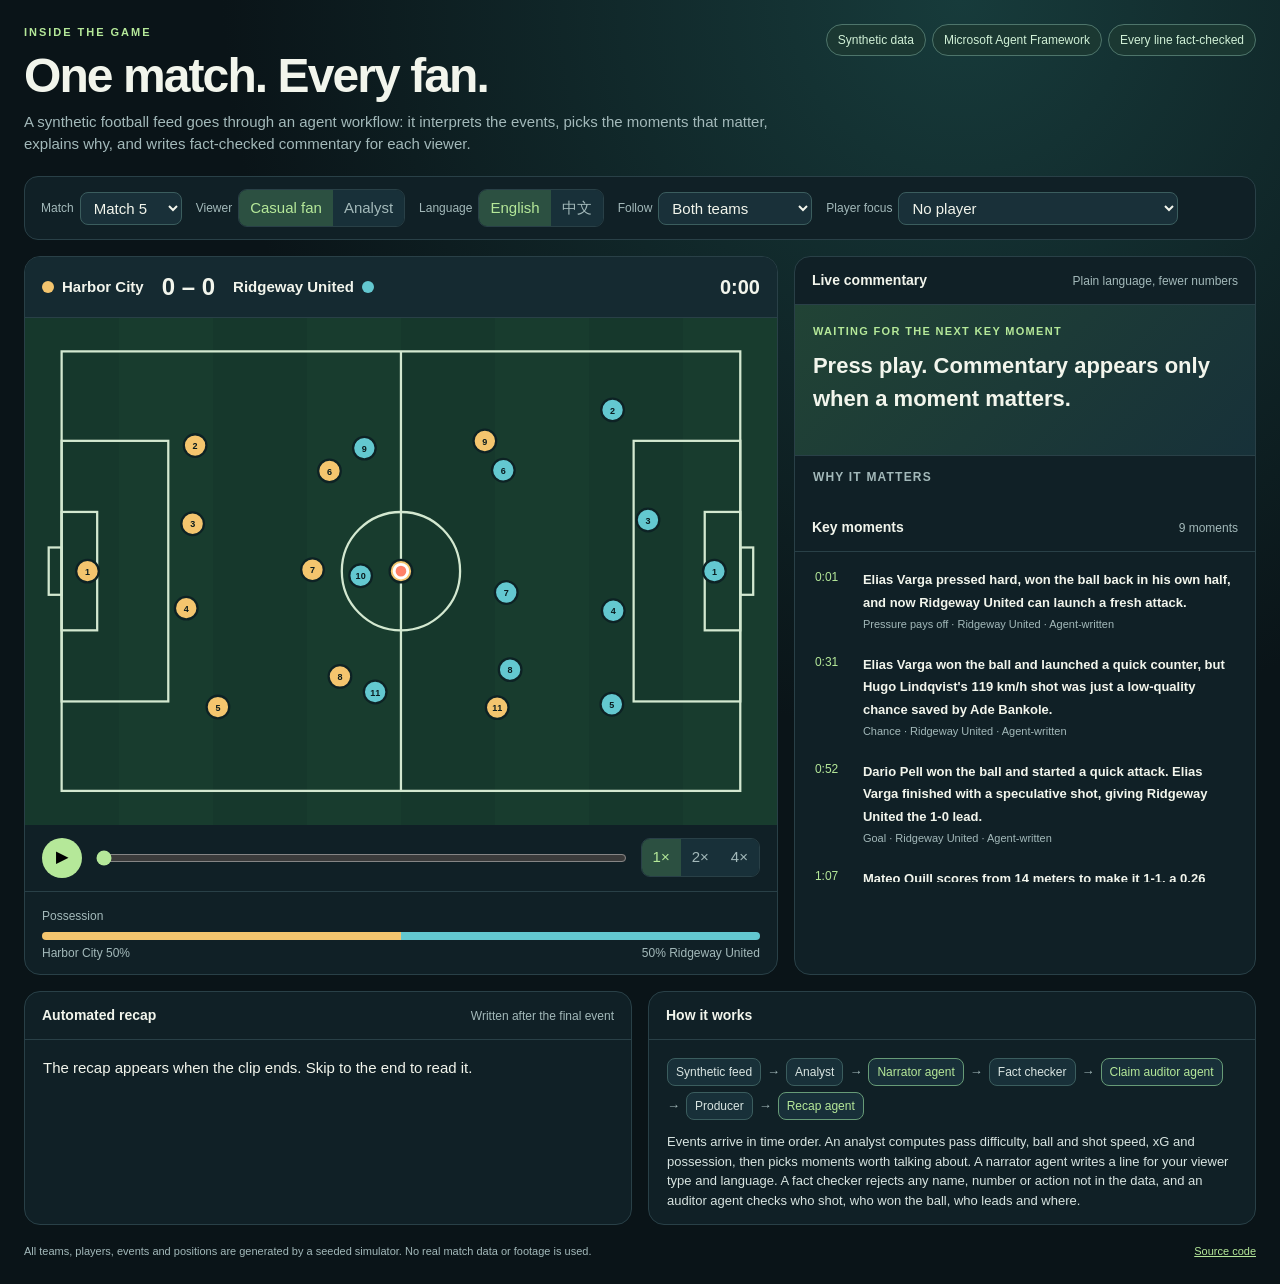
==== docs/index.html @ 3711f719 "Inside the Game: synthetic match feed to fact-checked, personalised commentary Seeded match simulato" ====
<!doctype html>
<html lang="en"><head><meta charset="utf-8"><meta name="viewport" content="width=device-width,initial-scale=1"><title>Inside the Game</title>
<style>
:root{--bg:#0a1418;--panel:#102026;--panel2:#152a31;--line:#294047;--text:#f2f5ec;--muted:#a3b9ba;--mint:#b5e899;--gold:#f4c56e;--cyan:#63c8d0;--coral:#ff8068}
*{box-sizing:border-box}body{margin:0;background:radial-gradient(circle at 75% 0%,#173b3b,#0a1418 46%);color:var(--text);font:15px/1.5 -apple-system,BlinkMacSystemFont,"Segoe UI","PingFang SC",sans-serif}
button,select{font:inherit}button{cursor:pointer}a{color:var(--mint)}main{max-width:1320px;margin:auto;padding:24px}
.eyebrow{color:var(--mint);font-size:11px;font-weight:800;letter-spacing:.18em}h1{font-size:clamp(28px,4.2vw,48px);line-height:1.05;letter-spacing:-.04em;margin:10px 0}p{margin:0}.lead{color:var(--muted);max-width:780px}
.top{display:flex;justify-content:space-between;gap:20px;align-items:start;margin-bottom:20px}.badges{display:flex;gap:6px;flex-wrap:wrap;justify-content:flex-end}.badge{white-space:nowrap;border:1px solid #4e756b;background:#1b3832;border-radius:99px;padding:6px 11px;color:#d0f0d6;font-size:12px}
.bar{display:flex;gap:14px;align-items:center;flex-wrap:wrap;padding:12px 16px;background:var(--panel);border:1px solid var(--line);border-radius:14px;margin-bottom:16px}.bar label,.small{font-size:12px;color:var(--muted)}.group{display:flex;gap:6px;align-items:center}
select{border:1px solid #3b5d5e;border-radius:8px;background:#193039;color:var(--text);padding:6px 9px}.seg{display:flex;border:1px solid var(--line);border-radius:9px;overflow:hidden}.seg button{border:0;background:#183039;color:var(--muted);padding:7px 11px}.seg button.active{background:#2c5041;color:var(--mint)}
.grid{display:grid;grid-template-columns:minmax(0,1.55fr) minmax(320px,.95fr);gap:16px}.card{background:var(--panel);border:1px solid var(--line);border-radius:16px;overflow:hidden}.head{padding:13px 17px;border-bottom:1px solid var(--line);display:flex;justify-content:space-between;gap:10px;align-items:center}.head h2{font-size:14px;margin:0}
.scoreboard{display:flex;align-items:center;gap:12px;padding:12px 17px;border-bottom:1px solid var(--line);background:var(--panel2)}.team{display:flex;align-items:center;gap:8px;font-weight:750}.team i{width:12px;height:12px;border-radius:50%;display:inline-block}.goals{font-size:24px;font-weight:850;font-variant-numeric:tabular-nums;padding:0 6px}.clock{margin-left:auto;font-size:20px;font-weight:800;font-variant-numeric:tabular-nums}
.field{position:relative;padding:14px;background:repeating-linear-gradient(90deg,#16382c 0,#16382c 12.5%,#183c2e 12.5%,#183c2e 25%)}svg{width:100%;height:auto;display:block}.lines{fill:none;stroke:#d3e8d0;stroke-width:.35}.player{stroke:#0d2224;stroke-width:.35}.player.focus{stroke:#fff;stroke-width:.8}.player.dim{opacity:.45}.ball{fill:var(--coral);stroke:white;stroke-width:.45}.lbl{font-size:1.4px;font-weight:800;text-anchor:middle;dominant-baseline:central;fill:#0a1b1e;pointer-events:none}.tag{font-size:2.2px;font-weight:700;fill:#fff;text-anchor:middle;paint-order:stroke;stroke:#0a1b1e;stroke-width:.5px}.trail{fill:none;stroke:var(--coral);stroke-width:.35;stroke-dasharray:1 .8;opacity:.8}
.lower{position:absolute;left:22px;right:22px;bottom:22px;background:rgba(9,22,24,.92);border:1px solid #47705f;border-left:5px solid var(--mint);border-radius:10px;padding:10px 14px;transform:translateY(8px);opacity:0;transition:.25s}.lower.show{opacity:1;transform:none}.lower b{display:block;color:var(--mint);font-size:11px;letter-spacing:.12em;text-transform:uppercase}.lower span{font-size:15px;font-weight:650}
.transport{padding:13px 17px;display:flex;align-items:center;gap:12px}.play{width:40px;height:40px;border:0;border-radius:50%;background:var(--mint);font-weight:800;flex:none}input[type=range]{flex:1;accent-color:var(--mint)}
.stats{display:grid;grid-template-columns:repeat(4,1fr);border-top:1px solid var(--line)}.stat{padding:11px 14px;border-right:1px solid var(--line)}.stat:last-child{border:0}.stat small{display:block;color:var(--muted);font-size:11px}.stat b{font-size:17px;font-variant-numeric:tabular-nums}.posbar{height:8px;border-radius:9px;overflow:hidden;display:flex;margin-top:6px}.posbar div{height:100%}
.now{padding:18px;background:linear-gradient(135deg,#214335,#173139);min-height:150px}.kicker{font-size:11px;font-weight:800;color:var(--mint);letter-spacing:.12em;text-transform:uppercase}.now p{font-size:19px;font-weight:650;line-height:1.5;margin:9px 0}.casual .now p{font-size:22px}.src{color:#bdd4c9;font-size:11px}.src em{font-style:normal;border:1px solid #4e756b;border-radius:6px;padding:1px 6px;margin-right:6px}
.why{padding:12px 18px;border-top:1px solid var(--line)}.why h3,.facts h3{margin:0 0 6px;font-size:12px;color:var(--muted);text-transform:uppercase;letter-spacing:.1em}.why ul,.facts ul{margin:0;padding-left:18px;font-size:13px;line-height:1.7;color:#d8e4e1}.facts{padding:12px 18px;border-top:1px solid var(--line)}.facts li{font-size:12px;color:#c4d4d1}.facts code{color:var(--muted);font-size:10px}
.feed{padding:6px 10px 12px;max-height:330px;overflow:auto}.item{width:100%;display:grid;grid-template-columns:40px 1fr;text-align:left;gap:8px;border:1px solid transparent;border-radius:8px;background:transparent;color:var(--text);padding:9px}.item:hover,.item.active{background:#1d3838;border-color:#365a58}.item.dim{opacity:.45}.item time{color:var(--mint);font-size:12px}.item b{font-size:13px;line-height:1.4;font-weight:600}.item small{display:block;color:var(--muted);margin-top:3px;font-size:11px}
.lower-grid{display:grid;grid-template-columns:1fr 1fr;gap:16px;margin-top:16px}.ticker{max-height:260px;overflow:auto;padding:6px 16px 12px;font-size:12px}.ticker div{display:grid;grid-template-columns:44px 1fr;gap:8px;padding:5px 0;border-bottom:1px solid #1d3439}.ticker time{color:var(--muted);font-variant-numeric:tabular-nums}.recap{padding:16px 18px;font-size:15px;line-height:1.65}.recap .src{margin-top:10px}
.pipeline{padding:14px 18px;font-size:13px;color:#d8e4e1}.flow{display:flex;flex-wrap:wrap;gap:6px;align-items:center;margin:4px 0 12px}.flow span{border:1px solid #3b5d5e;border-radius:8px;padding:4px 8px;background:#183039;font-size:12px}.flow span.llm{border-color:#679b77;color:var(--mint)}.flow i{color:var(--muted);font-style:normal}
.analyst-only{display:none}.analyst .analyst-only{display:block}.analyst .stats.analyst-only{display:grid}.casual-only{display:block}.analyst .casual-only{display:none}
.pcard{border-bottom:1px solid var(--line);background:#132b2a;padding:14px 17px}.pc-top{display:flex;gap:10px;align-items:center}.pc-top i{width:30px;height:30px;border-radius:50%;flex:none;border:2px solid #fff}.pc-top b{display:block;font-size:16px}.pc-top small{color:var(--muted);font-size:12px}.pc-next{margin-left:auto;border:1px solid #3b5d5e;border-radius:8px;background:#183039;color:var(--mint);padding:6px 9px;font-size:12px}
.pc-stats{display:grid;grid-template-columns:repeat(4,1fr);gap:8px;margin-top:12px}.pc-stats div{background:#183039;border-radius:8px;padding:7px 9px}.pc-stats small{display:block;color:var(--muted);font-size:10.5px;line-height:1.3}.pc-stats b{font-size:15px;font-variant-numeric:tabular-nums}
.pc-badges{display:flex;gap:6px;flex-wrap:wrap;margin-top:10px}.pc-badges span{font-size:11px;border-radius:99px;padding:3px 9px;background:#2c5041;color:var(--mint)}.pc-badges span.hot{background:#5a2f27;color:#ffc2b5}
.pc-feed{margin-top:10px;max-height:118px;overflow:auto;font-size:12px;color:#c9d8d5}.pc-feed div{display:grid;grid-template-columns:40px 1fr;gap:6px;padding:3px 0}.pc-feed time{color:var(--mint)}
.role{font-size:12px;color:#ffe1a6;margin:-2px 0 8px}.ptrail{fill:none;stroke:#fff;stroke-width:.45;opacity:.7}.player.me{stroke:#fff;stroke-width:.9}.tag.me{fill:#ffe1a6}
footer{display:flex;justify-content:space-between;gap:14px;color:var(--muted);font-size:11px;margin-top:18px;flex-wrap:wrap}
@media(max-width:960px){.grid,.lower-grid{grid-template-columns:1fr}.top{flex-direction:column}.badges{justify-content:flex-start}}
@media(max-width:560px){.pc-stats{grid-template-columns:repeat(2,1fr)}main{padding:16px}.stats{grid-template-columns:repeat(2,1fr)}.stat:nth-child(2){border-right:0}.lower{display:none}.scoreboard{flex-wrap:wrap}}
</style></head><body class="casual"><main>
<header class="top"><div><div class="eyebrow">INSIDE THE GAME</div><h1 data-i18n="title">One match. Every fan.</h1><p class="lead" data-i18n="lead">A synthetic football feed goes through an agent workflow: it interprets the events, picks the moments that matter, explains why, and writes fact-checked commentary for each viewer.</p></div>
<div class="badges"><span class="badge" data-i18n="b1">Synthetic data</span><span class="badge">Microsoft Agent Framework</span><span class="badge" data-i18n="b3">Every line fact-checked</span></div></header>
<section class="bar">
<div class="group"><label for="seed" data-i18n="match">Match</label><select id="seed"></select></div>
<div class="group"><label data-i18n="viewer">Viewer</label><div class="seg" id="profile"><button data-v="casual" class="active" data-i18n="casual">Casual fan</button><button data-v="analyst" data-i18n="analyst">Analyst</button></div></div>
<div class="group"><label data-i18n="language">Language</label><div class="seg" id="lang"><button data-v="en" class="active">English</button><button data-v="zh">中文</button></div></div>
<div class="group"><label for="follow" data-i18n="follow">Follow</label><select id="follow"></select></div>
<div class="group"><label for="player" data-i18n="playerl">Player focus</label><select id="player"></select></div>
</section>
<div class="grid"><div>
<section class="card">
<div class="scoreboard"><span class="team"><i id="ca"></i><span id="na"></span></span><span class="goals" id="score">0 – 0</span><span class="team"><span id="nb"></span><i id="cb"></i></span><span class="clock" id="clock">0:00</span></div>
<div class="field"><svg id="pitch" viewBox="-56 -37 112 74" role="img" aria-label="Pitch with player positions"><g class="lines"><rect x="-52.5" y="-34" width="105" height="68"/><line x1="0" y1="-34" x2="0" y2="34"/><circle cx="0" cy="0" r="9.15"/><rect x="-52.5" y="-20.16" width="16.5" height="40.32"/><rect x="36" y="-20.16" width="16.5" height="40.32"/><rect x="-52.5" y="-9.16" width="5.5" height="18.32"/><rect x="47" y="-9.16" width="5.5" height="18.32"/><rect x="-54.5" y="-3.66" width="2" height="7.32"/><rect x="52.5" y="-3.66" width="2" height="7.32"/></g><g id="dots"></g></svg>
<div class="lower" id="lower"><b id="lower-head"></b><span id="lower-text"></span></div></div>
<div class="transport"><button id="play" class="play" aria-label="Play">▶</button><input id="seek" type="range" min="0" max="180" step="0.1" value="0" aria-label="Timeline"><div class="seg" id="speed"><button data-v="1" class="active">1×</button><button data-v="2">2×</button><button data-v="4">4×</button></div></div>
<div class="casual-only" style="padding:12px 17px;border-top:1px solid var(--line)"><small class="small" data-i18n="possession">Possession</small><div class="posbar"><div id="pa"></div><div id="pb"></div></div><div class="small" style="display:flex;justify-content:space-between;margin-top:4px"><span id="pat"></span><span id="pbt"></span></div></div>
<div class="stats analyst-only"><div class="stat"><small data-i18n="possession">Possession</small><b id="s-pos">–</b></div><div class="stat"><small data-i18n="shots">Shots (on target)</small><b id="s-shots">–</b></div><div class="stat"><small>xG</small><b id="s-xg">–</b></div><div class="stat"><small data-i18n="passpct">Pass completion</small><b id="s-pass">–</b></div></div>
</section>
</div>
<aside class="card">
<div class="pcard" id="pcard" hidden><div class="pc-top"><i id="pc-dot"></i><div><b id="pc-name"></b><small id="pc-meta"></small></div><button class="pc-next" id="pc-next" data-i18n="next">Next involvement ›</button></div>
<div class="pc-stats" id="pc-stats"></div><div class="pc-badges" id="pc-badges"></div><div class="pc-feed" id="pc-feed"></div></div>
<div class="head"><h2 data-i18n="live">Live commentary</h2><span class="small" id="viewer-note"></span></div>
<div class="now"><div class="kicker" id="moment-title"></div><p id="now-text"></p><div class="role" id="role"></div><div class="src" id="source"></div></div>
<div class="why"><h3 data-i18n="whyh">Why it matters</h3><ul id="why"></ul></div>
<div class="facts analyst-only"><h3 data-i18n="evidence">Evidence from the feed</h3><ul id="facts"></ul></div>
<div class="head"><h2 data-i18n="moments">Key moments</h2><span class="small" id="count"></span></div><div class="feed" id="feed"></div>
</aside></div>
<div class="lower-grid">
<section class="card"><div class="head"><h2 data-i18n="recap">Automated recap</h2><span class="small" data-i18n="recapnote">Written after the final event</span></div><div class="recap"><p id="recap"></p><div class="src" id="recap-src"></div></div></section>
<section class="card analyst-only"><div class="head"><h2 data-i18n="ticker">Event feed with derived metrics</h2><span class="small" id="ev-count"></span></div><div class="ticker" id="ticker"></div></section>
<section class="card casual-only"><div class="head"><h2 data-i18n="how">How it works</h2></div><div class="pipeline" id="pipeline-casual"></div></section>
</div>
<section class="card analyst-only" style="margin-top:16px"><div class="head"><h2 data-i18n="pipe">Agent workflow</h2><a id="json" href="#" class="small" data-i18n="raw">Open overlay JSON ↗</a></div><div class="pipeline" id="pipeline"></div></section>
<footer><span data-i18n="foot">All teams, players, events and positions are generated by a seeded simulator. No real match data or footage is used.</span><span><a href="https://github.com/Wichai-pan/inside-the-game">Source code</a></span></footer>
</main><script>
const T={en:{},zh:{title:'同一场比赛，每位观众各有一版。',lead:'模拟比赛数据流经过一组智能体：解读事件、挑出关键时刻、说明为什么重要，并为每位观众写出经过事实核查的解说。',b1:'模拟数据',b3:'逐句事实核查',match:'比赛',viewer:'观众',casual:'新观众',analyst:'数据分析',language:'语言',follow:'关注',possession:'控球率',shots:'射门（射正）',passpct:'传球成功率',live:'实时解说',whyh:'为什么重要',evidence:'数据依据',moments:'关键时刻',recap:'自动赛后总结',recapnote:'最后一个事件之后生成',ticker:'事件流与派生指标',how:'工作原理',pipe:'智能体工作流',raw:'查看画面叠加 JSON ↗',foot:'所有球队、球员、事件和坐标都由带随机种子的模拟器生成，没有使用真实比赛数据或画面。',research:'早期研究基线（真实公开数据）',playerl:'关注球员',next:'下一次参与 ›'}};
const U={en:{nobody:'No player',noTouch:'No involvement yet.',roleLine:(n,r)=>`${n} in this moment: ${r.join(', ')}`,r:{shooter:'shot',scorer:'scored',pass:'passed',receiver:'received the ball',interception:'intercepted',tackle:'won a tackle',tackled:'was tackled',pressure:'pressed',pressed:'was pressed',lost:'lost the ball',saved:'made the save',blocked:'blocked the shot',kickoff:'kicked off',goal_kick:'took the goal kick',keeper_restart:'restarted play'},roles:{GK:'Goalkeeper',RB:'Right back',CB:'Centre back',LB:'Left back',CM:'Midfielder',DM:'Defensive mid',RW:'Right wing',ST:'Striker',LW:'Left wing'},ps:{touches:'Touches',passes:'Passes',diff:'Avg pass difficulty',shots:'Shots (goals)',xg:'xG',wins:'Ball wins / presses',dist:'Distance',top:'Top speed',saves:'Saves'},sprinting:v=>`Sprinting ${v} km/h`,milestone:m=>`${m} m covered`,sprints:n=>`${n} sprint${n>1?'s':''}`,goals:n=>`${n} goal${n>1?'s':''}`,all:'Both teams',waiting:'Waiting for the next key moment',quiet:'Routine play. The commentator stays quiet until something matters.',start:'Press play. Commentary appears only when a moment matters.',agent:'Agent-written',fallback:'Template fallback',retry:n=>`passed fact check on retry ${n}`,first:'passed fact check first time',events:n=>`${n} events`,moments:n=>`${n} moments`,recapWait:'The recap appears when the clip ends. Skip to the end to read it.',casualNote:'Plain language, fewer numbers',analystNote:'Metrics, reasons and evidence',matchName:s=>`Match ${s}`,flow:['Synthetic feed','Analyst','Narrator agent','Fact checker','Claim auditor agent','Producer','Recap agent'],pipe:p=>`${p.lines} commentary lines: ${p.agent_lines} written by the narrator agent (${p.retried_lines} were rewritten after a checker rejected them), ${p.fallback_lines} replaced by a template. Model: ${p.model}, run through ${p.framework}. Build time ${p.seconds}s, offline; the page replays the result without calling a model.`,how:'Events arrive in time order. An analyst computes pass difficulty, ball and shot speed, xG and possession, then picks moments worth talking about. A narrator agent writes a line for your viewer type and language. A fact checker rejects any name, number or action not in the data, and an auditor agent checks who shot, who won the ball, who leads and where.',kinds:{pass:'pass',shot:'shot',interception:'interception',tackle:'tackle',pressure:'pressure',kickoff:'kick-off',goal_kick:'goal kick',keeper_restart:'keeper restart'}},
zh:{nobody:'不关注',noTouch:'暂未参与。',roleLine:(n,r)=>`${n} 在这一刻：${r.join('，')}`,r:{shooter:'射门',scorer:'进球',pass:'传球',receiver:'接球',interception:'断球',tackle:'抢断成功',tackled:'被抢断',pressure:'逼抢',pressed:'被逼抢',lost:'丢球',saved:'扑救',blocked:'封堵射门',kickoff:'开球',goal_kick:'发球门球',keeper_restart:'门将发球'},roles:{GK:'门将',RB:'右后卫',CB:'中后卫',LB:'左后卫',CM:'中场',DM:'后腰',RW:'右边锋',ST:'中锋',LW:'左边锋'},ps:{touches:'触球',passes:'传球',diff:'平均传球难度',shots:'射门（进球）',xg:'预期进球',wins:'夺回球权 / 逼抢',dist:'跑动距离',top:'最高速度',saves:'扑救'},sprinting:v=>`冲刺中 ${v} 公里/小时`,milestone:m=>`已跑 ${m} 米`,sprints:n=>`冲刺 ${n} 次`,goals:n=>`进球 ${n} 个`,all:'两队',waiting:'等待下一个关键时刻',quiet:'普通推进阶段，解说暂时留白。',start:'按播放键开始。只有关键时刻才会出现解说。',agent:'智能体生成',fallback:'模板保底',retry:n=>`第 ${n} 次生成通过核查`,first:'首次生成即通过核查',events:n=>`${n} 个事件`,moments:n=>`${n} 个时刻`,recapWait:'片段结束后显示总结，可拖到末尾查看。',casualNote:'通俗说法，少用数字',analystNote:'指标、原因与依据',matchName:s=>`比赛 ${s}`,flow:['模拟数据流','分析','解说智能体','事实核查','声明审核智能体','制作','总结智能体'],pipe:p=>`共 ${p.lines} 句解说：${p.agent_lines} 句由解说智能体生成（其中 ${p.retried_lines} 句被退回后重写），${p.fallback_lines} 句改用模板。模型 ${p.model}，通过 ${p.framework} 运行。离线生成耗时 ${p.seconds} 秒；网页回放结果，不实时调用模型。`,how:'事件按时间顺序进入。分析步骤计算传球难度、球速与射门速度、预期进球和控球率，再挑出值得讲的时刻。解说智能体按观众类型和语言写一句话。事实核查会退回数据里没有的名字、数字或动作，审核智能体再核对射门者、夺球者、领先方和发生区域。',kinds:{pass:'传球',shot:'射门',interception:'断球',tackle:'抢断',pressure:'逼抢',kickoff:'开球',goal_kick:'球门球',keeper_restart:'门将发球'}}};
const $=s=>document.querySelector(s),NS='http://www.w3.org/2000/svg';
let db,t=0,playing=false,profile='casual',lang='en',follow='',player='',track=null,speed=1,last=0,seeds=[];
const el=(tag,attr={})=>{const x=document.createElementNS(NS,tag);for(const[k,v]of Object.entries(attr))x.setAttribute(k,v);return x};
const fmt=n=>`${Math.floor(n/60)}:${String(Math.floor(n%60)).padStart(2,'0')}`;
const u=()=>U[lang];
function li(list,items,fn){list.replaceChildren();for(const it of items){const x=document.createElement('li');fn?fn(x,it):x.textContent=it;list.append(x)}}
function i18n(){document.documentElement.lang=lang==='zh'?'zh-CN':'en';for(const n of document.querySelectorAll('[data-i18n]')){const k=n.dataset.i18n;if(!T.en[k])T.en[k]=n.textContent;n.textContent=(T[lang][k])||T.en[k]}}
function fi(){return Math.min(db.frames.length-1,Math.max(0,Math.round(t*db.hz)))}
function frame(){return db.frames[fi()]}
const SPRINT=7,SPRINT_HOLD=1.5;/* a sprint: above 7 m/s (about 25 km/h) for at least 1.5 s */
const idx=id=>db.players.findIndex(p=>p.id===id);
function buildTrack(id){const k=idx(id),F=db.frames,hz=db.hz,dist=[0],speed=[];for(let j=1;j<F.length;j++){const a=F[j-1].players[k],b=F[j].players[k];dist.push(dist[j-1]+Math.hypot(b[0]-a[0],b[1]-a[1]))}for(let j=0;j<F.length;j++){const a=F[Math.max(0,j-hz)].players[k],b=F[j].players[k];speed.push(Math.hypot(b[0]-a[0],b[1]-a[1])*hz/Math.min(hz,Math.max(1,j)))}const top=[0],sprints=[0],run=[0];for(let j=1;j<F.length;j++){top.push(Math.max(top[j-1],speed[j]));run.push(speed[j]>=SPRINT?run[j-1]+1/hz:0);sprints.push(sprints[j-1]+(run[j]>=SPRINT_HOLD&&run[j-1]<SPRINT_HOLD?1:0))}return{dist,speed,top,sprints,run}}
function roles(m,id){const L=u(),out=[];for(const f of m.facts){const e=db.events.find(x=>x.id===f.event_id);if(!e)continue;let r=null;if(e.actor===id)r=e.kind==='shot'?(e.outcome==='goal'?L.r.scorer:L.r.shooter):L.r[e.kind];else if(e.target===id)r={pass:L.r.receiver,tackle:L.r.tackled,pressure:L.r.pressed,interception:L.r.lost}[e.kind];else if(e.keeper===id)r=L.r.saved;else if(e.blocker===id)r=L.r.blocked;if(r&&!out.includes(r))out.push(r)}return out}
const involved=(m,id)=>m.facts.some(f=>{const e=db.events.find(x=>x.id===f.event_id);return e&&[e.actor,e.target,e.keeper,e.blocker].includes(id)});
function stateAt(){let s=null;for(const e of db.events){if(e.t>t||(e.kind==='shot'&&t<e.end_t))break;s=e.state}return s}
function currentMoment(){return[...db.moments].reverse().find(m=>m.t<=t&&t-m.t<8)}
function line(m){return m.commentary[profile][lang]}
function drawPitch(m){const g=$('#dots'),f=frame();g.replaceChildren();const key=m&&db.events.find(e=>e.id===m.key_event);const focus=new Set(key?['actor','target','keeper','blocker'].map(k=>key[k]).filter(Boolean):[]);
 const recent=db.events.filter(e=>e.t<=t&&e.t>t-4&&e.end_x!=null).slice(-1)[0];if(recent){g.append(el('line',{x1:recent.x,y1:recent.y,x2:recent.end_x,y2:recent.end_y,class:'trail'}))}
 if(player){const k=idx(player),pts=[];for(let j=Math.max(0,fi()-5*db.hz);j<=fi();j++)pts.push(db.frames[j].players[k].join(','));g.append(el('polyline',{points:pts.join(' '),class:'ptrail'}))}
 db.players.forEach((p,i)=>{const[x,y]=f.players[i];const team=db.teams.find(q=>q.id===p.team);const cls=['player'];if(focus.has(p.id))cls.push('focus');if(p.id===player)cls.push('me');if(follow&&p.team!==follow)cls.push('dim');const c=el('circle',{cx:x,cy:y,r:1.75,fill:team.color,class:cls.join(' ')});const tip=el('title');tip.textContent=`${p.name} · ${team.name} · ${p.role}`;c.append(tip);g.append(c);const n=el('text',{x,y:y+.1,class:'lbl'});n.textContent=p.number;g.append(n);if(focus.has(p.id)||p.id===player){const tg=el('text',{x,y:y-3,class:'tag'+(p.id===player?' me':'')});const v=p.id===player&&track.run[fi()]>=SPRINT_HOLD?track.speed[fi()]:0;tg.textContent=p.name.split(' ').slice(-1)[0]+(v?` · ${Math.round(v*3.6)} km/h`:'');g.append(tg)}});
 g.append(el('circle',{cx:f.ball[0],cy:f.ball[1],r:1.05,class:'ball'}))}
function drawStats(){const s=stateAt()||{a:{goals:0,possession_pct:50,shots:0,on_target:0,xg:0,pass_pct:null},b:{goals:0,possession_pct:50,shots:0,on_target:0,xg:0,pass_pct:null}};
 $('#score').textContent=`${s.a.goals} – ${s.b.goals}`;$('#s-pos').textContent=`${s.a.possession_pct}% – ${s.b.possession_pct}%`;$('#s-shots').textContent=`${s.a.shots} (${s.a.on_target}) – ${s.b.shots} (${s.b.on_target})`;$('#s-xg').textContent=`${s.a.xg.toFixed(2)} – ${s.b.xg.toFixed(2)}`;$('#s-pass').textContent=`${s.a.pass_pct??'–'}% – ${s.b.pass_pct??'–'}%`;
 $('#pa').style.cssText=`width:${s.a.possession_pct}%;background:${db.teams[0].color}`;$('#pb').style.cssText=`width:${s.b.possession_pct}%;background:${db.teams[1].color}`;$('#pat').textContent=`${db.teams[0].name} ${s.a.possession_pct}%`;$('#pbt').textContent=`${s.b.possession_pct}% ${db.teams[1].name}`}
function drawNow(m){const L=u();$('#viewer-note').textContent=profile==='casual'?L.casualNote:L.analystNote;
 $('#role').textContent=m&&player&&involved(m,player)?L.roleLine(db.players[idx(player)].name,roles(m,player)):'';
 if(m){const c=line(m);$('#moment-title').textContent=`${m.clock} · ${m.headline[lang]}`;$('#now-text').textContent=c.text;$('#source').innerHTML='';const em=document.createElement('em');em.textContent=c.source.startsWith('agent')?L.agent:L.fallback;$('#source').append(em,document.createTextNode(c.source.startsWith('agent')?(c.attempts>1?L.retry(c.attempts):L.first):''));
  li($('#why'),m.why.map(w=>w[lang]));li($('#facts'),m.facts,(x,f)=>{x.textContent=f[lang]+' ';const k=document.createElement('code');k.textContent=f.event_id;x.append(k)});
  $('#lower-head').textContent=m.headline[lang];$('#lower-text').textContent=c.text;$('#lower').classList.add('show')}
 else{$('#moment-title').textContent=L.waiting;$('#now-text').textContent=t<1?L.start:L.quiet;$('#source').textContent='';li($('#why'),[]);li($('#facts'),[]);$('#lower').classList.remove('show')}
 for(const b of $('#feed').children)b.classList.toggle('active',b.dataset.id===m?.id)}
function drawTicker(){const box=$('#ticker'),L=u(),names=Object.fromEntries(db.players.map(p=>[p.id,p.name]));const shown=db.events.filter(e=>e.t<=t);if(box.childElementCount===shown.length&&box.dataset.lang===lang)return;box.dataset.lang=lang;box.replaceChildren();for(const e of shown.slice().reverse()){const d=document.createElement('div');const tm=document.createElement('time');tm.textContent=fmt(e.t);const s=document.createElement('span');s.textContent=e.fact[lang];d.append(tm,s);box.append(d)}$('#ev-count').textContent=L.events(shown.length)}
function drawRecap(){const L=u(),r=db.recap[profile][lang];if(t>=db.duration-0.5){$('#recap').textContent=r.text;$('#recap-src').textContent=r.source.startsWith('agent')?`${L.agent} · ${db.pipeline.model}`:L.fallback}else{$('#recap').textContent=L.recapWait;$('#recap-src').textContent=''}}
function draw(){t=Math.min(db.duration,Math.max(0,t));const m=currentMoment();$('#clock').textContent=fmt(t);$('#seek').value=t;$('#play').textContent=playing?'❚❚':'▶';drawPitch(m);drawStats();drawNow(m);drawPlayer();drawTicker();drawRecap()}
function drawPlayer(){const card=$('#pcard');card.hidden=!player;if(!player)return;const L=u(),p=db.players[idx(player)],team=db.teams.find(x=>x.id===p.team),j=fi();
 $('#pc-dot').style.background=team.color;$('#pc-name').textContent=`#${p.number} ${p.name}`;$('#pc-meta').textContent=`${team.name} · ${L.roles[p.role]||p.role}`;
 const mine=db.events.filter(e=>(e.t<=t)&&!(e.kind==='shot'&&t<e.end_t)&&[e.actor,e.target,e.keeper,e.blocker].includes(player));
 const own=mine.filter(e=>e.actor===player),passes=own.filter(e=>e.kind==='pass'),done=passes.filter(e=>e.outcome==='complete'),shots=own.filter(e=>e.kind==='shot');
 const touches=own.filter(e=>e.kind!=='pressure').length+mine.filter(e=>e.target===player&&e.kind==='pass'&&e.outcome==='complete').length;
 const wins=own.filter(e=>e.kind==='interception'||e.kind==='tackle').length,press=own.filter(e=>e.kind==='pressure').length;
 const diff=done.length?Math.round(done.reduce((a,e)=>a+e.metrics.difficulty,0)/done.length):null,xg=shots.reduce((a,e)=>a+e.xg,0),goals=shots.filter(e=>e.outcome==='goal').length;
 const saves=mine.filter(e=>e.keeper===player).length;
 const cells=profile==='casual'?[[L.ps.touches,touches],[L.ps.passes,`${done.length}/${passes.length}`],[L.ps.shots,`${shots.length} (${goals})`],[L.ps.dist,`${Math.round(track.dist[j])} m`]]
  :[[L.ps.touches,touches],[L.ps.passes,`${done.length}/${passes.length}`],[L.ps.diff,diff??'–'],[L.ps.shots,`${shots.length} (${goals})`],[L.ps.xg,xg.toFixed(2)],[L.ps.wins,`${wins} / ${press}`],[L.ps.dist,`${Math.round(track.dist[j])} m`],[L.ps.top,`${Math.round(track.top[j]*3.6)} km/h`]];
 if(saves)cells.splice(3,0,[L.ps.saves,saves]);
 $('#pc-stats').replaceChildren(...cells.map(([k,v])=>{const d=document.createElement('div'),s=document.createElement('small'),b=document.createElement('b');s.textContent=k;b.textContent=v;d.append(s,b);return d}));
 const badges=[];if(track.run[j]>=SPRINT_HOLD)badges.push([L.sprinting(Math.round(track.speed[j]*3.6)),true]);const hundreds=Math.floor(track.dist[j]/100)*100;if(hundreds>0&&track.dist[j]-hundreds<25)badges.push([L.milestone(hundreds),false]);if(track.sprints[j])badges.push([L.sprints(track.sprints[j]),false]);if(goals)badges.push([L.goals(goals),true]);
 $('#pc-badges').replaceChildren(...badges.map(([x,hot])=>{const s=document.createElement('span');s.textContent=x;if(hot)s.className='hot';return s}));
 const fd=$('#pc-feed');if(fd.dataset.n!==String(mine.length)||fd.dataset.lang!==lang){fd.dataset.n=mine.length;fd.dataset.lang=lang;fd.replaceChildren(...(mine.length?mine.slice().reverse().map(e=>{const d=document.createElement('div'),tm=document.createElement('time'),s=document.createElement('span');tm.textContent=fmt(e.t);s.textContent=e.fact[lang];d.append(tm,s);return d}):[Object.assign(document.createElement('div'),{textContent:L.noTouch})]))}}
function feed(){const box=$('#feed'),L=u();box.replaceChildren();for(const m of db.moments){const b=document.createElement('button');b.className='item'+((follow&&m.team!==follow)||(player&&!involved(m,player))?' dim':'');b.dataset.id=m.id;const tm=document.createElement('time');tm.textContent=m.clock;const body=document.createElement('span');const bold=document.createElement('b');bold.textContent=line(m).text;const sm=document.createElement('small');sm.textContent=`${m.headline[lang]} · ${db.teams.find(x=>x.id===m.team).name} · ${line(m).source.startsWith('agent')?L.agent:L.fallback}`;body.append(bold,sm);b.append(tm,body);b.onclick=()=>{playing=false;t=m.t+0.05;draw()};box.append(b)}$('#count').textContent=L.moments(db.moments.length)}
function pipeline(){const L=u(),flow=document.createElement('div');flow.className='flow';L.flow.forEach((s,i)=>{if(i){const a=document.createElement('i');a.textContent='→';flow.append(a)}const x=document.createElement('span');x.textContent=s;if(i===2||i===4||i===6)x.className='llm';flow.append(x)});const p=document.createElement('p');p.textContent=L.pipe(db.pipeline);$('#pipeline').replaceChildren(flow,p);const f2=flow.cloneNode(true),p2=document.createElement('p');p2.textContent=L.how;$('#pipeline-casual').replaceChildren(f2,p2)}
function chrome(){i18n();const L=u();$('#seed').replaceChildren(...seeds.map(s=>{const o=document.createElement('option');o.value=s;o.textContent=L.matchName(s);return o}));$('#seed').value=db?db.seed:seeds[0];
 if(db){$('#na').textContent=db.teams[0].name;$('#nb').textContent=db.teams[1].name;$('#ca').style.background=db.teams[0].color;$('#cb').style.background=db.teams[1].color;$('#follow').replaceChildren(...[['',L.all],...db.teams.map(x=>[x.id,x.name])].map(([v,n])=>{const o=document.createElement('option');o.value=v;o.textContent=n;return o}));$('#follow').value=follow;
  const ps=$('#player');ps.replaceChildren(Object.assign(document.createElement('option'),{value:'',textContent:L.nobody}),...db.teams.map(tm=>{const og=document.createElement('optgroup');og.label=tm.name;for(const p of db.players.filter(x=>x.team===tm.id)){const o=document.createElement('option');o.value=p.id;o.textContent=`#${p.number} ${p.name} · ${L.roles[p.role]||p.role}`;og.append(o)}return og}));ps.value=player;$('#pc-feed').dataset.n='';$('#seek').max=db.duration;$('#json').href=`./synthetic/seed-${db.seed}.json`;feed();pipeline();$('#ticker').replaceChildren();draw()}}
async function load(seed){playing=false;t=0;player='';track=null;db=await(await fetch(`./synthetic/seed-${seed}.json`)).json();chrome()}
function seg(id,fn){for(const b of $(id).children)b.onclick=()=>{$(id).querySelector('.active')?.classList.remove('active');b.classList.add('active');fn(b.dataset.v)}}
seg('#profile',v=>{profile=v;document.body.className=v;chrome()});seg('#lang',v=>{lang=v;chrome()});seg('#speed',v=>{speed=+v});
$('#follow').onchange=e=>{follow=e.target.value;feed();draw()};
$('#player').onchange=e=>{player=e.target.value;track=player?buildTrack(player):null;$('#pc-feed').dataset.n='';feed();draw()};
$('#pc-next').onclick=()=>{const m=db.moments.find(x=>x.t>t+0.2&&involved(x,player))||db.moments.find(x=>involved(x,player));if(m){playing=false;t=m.t+0.05;draw()}};$('#seed').onchange=e=>load(e.target.value);
$('#play').onclick=()=>{if(t>=db.duration)t=0;playing=!playing;draw()};$('#seek').oninput=e=>{playing=false;t=+e.target.value;draw()};
function tick(ms){if(playing&&last&&db){t+=(ms-last)/1000*speed;if(t>=db.duration){t=db.duration;playing=false}draw()}last=ms;requestAnimationFrame(tick)}
(async()=>{try{seeds=(await(await fetch('./synthetic/index.json')).json()).seeds;await load(seeds[0])}catch(e){$('#now-text').textContent='Could not load match data. Please refresh.';console.error(e)}requestAnimationFrame(tick)})();
</script></body></html>
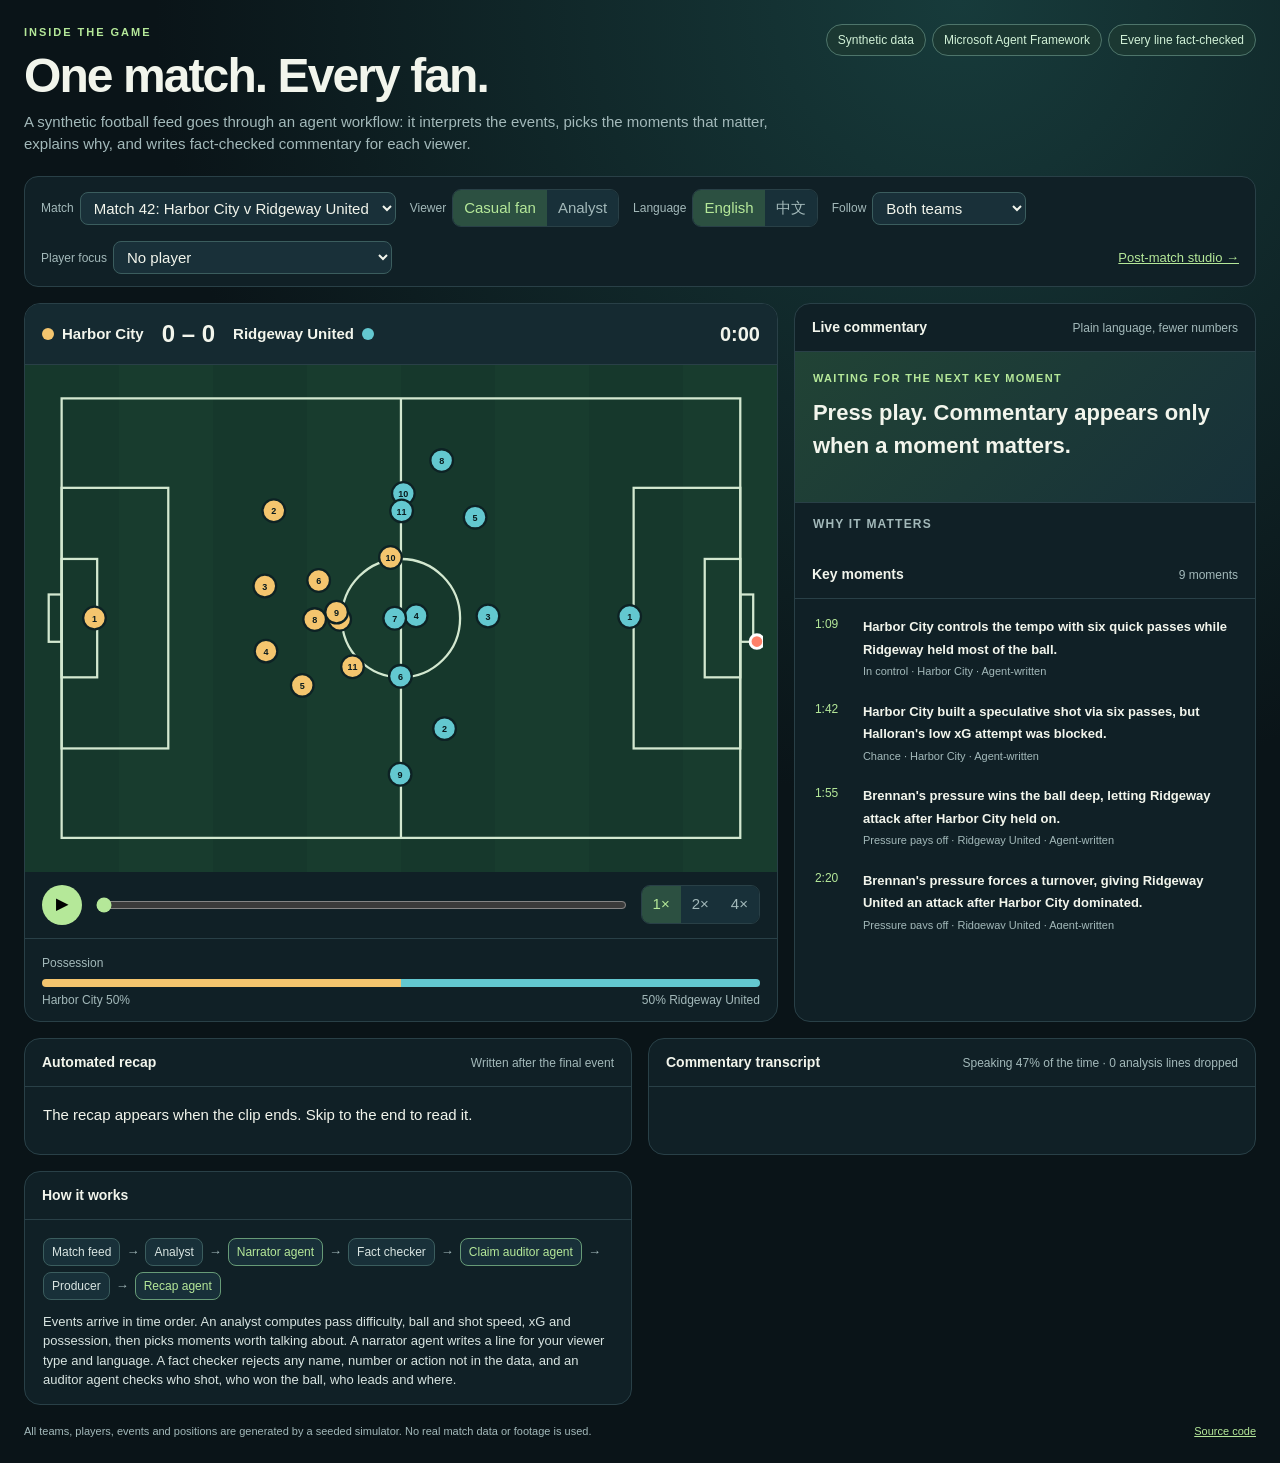
==== commit a47088b4: "Stitched synthetic matches, live two-voice captions, stats and studio - remix.py: synthetic matches " ====
--- a/docs/index.html
+++ b/docs/index.html
@@ -25,9 +25,11 @@
 .pc-badges{display:flex;gap:6px;flex-wrap:wrap;margin-top:10px}.pc-badges span{font-size:11px;border-radius:99px;padding:3px 9px;background:#2c5041;color:var(--mint)}.pc-badges span.hot{background:#5a2f27;color:#ffc2b5}
 .pc-feed{margin-top:10px;max-height:118px;overflow:auto;font-size:12px;color:#c9d8d5}.pc-feed div{display:grid;grid-template-columns:40px 1fr;gap:6px;padding:3px 0}.pc-feed time{color:var(--mint)}
 .role{font-size:12px;color:#ffe1a6;margin:-2px 0 8px}.ptrail{fill:none;stroke:#fff;stroke-width:.45;opacity:.7}.player.me{stroke:#fff;stroke-width:.9}.tag.me{fill:#ffe1a6}
+.subs{position:absolute;left:50%;transform:translateX(-50%);bottom:18px;max-width:calc(100% - 40px);background:rgba(0,0,0,.78);border-radius:8px;padding:7px 14px;text-align:center;font-size:16px;font-weight:600;line-height:1.45}.subs b{display:block;font-size:10px;letter-spacing:.14em;text-transform:uppercase;color:var(--muted)}.subs.analysis{border:1px solid #679b77}.subs.analysis b{color:var(--mint)}
+.ticker .an span{color:var(--mint)}.ticker .drop{opacity:.45;text-decoration:line-through}.ticker small{display:block;color:var(--muted);font-size:10.5px}.lat{display:grid;grid-template-columns:repeat(3,1fr);gap:8px;margin-top:10px}.lat div{background:#183039;border-radius:8px;padding:8px 10px}.lat small{display:block;color:var(--muted);font-size:11px}.lat b{font-size:17px}
 footer{display:flex;justify-content:space-between;gap:14px;color:var(--muted);font-size:11px;margin-top:18px;flex-wrap:wrap}
 @media(max-width:960px){.grid,.lower-grid{grid-template-columns:1fr}.top{flex-direction:column}.badges{justify-content:flex-start}}
-@media(max-width:560px){.pc-stats{grid-template-columns:repeat(2,1fr)}main{padding:16px}.stats{grid-template-columns:repeat(2,1fr)}.stat:nth-child(2){border-right:0}.lower{display:none}.scoreboard{flex-wrap:wrap}}
+@media(max-width:560px){.subs{font-size:13px;bottom:8px}.pc-stats{grid-template-columns:repeat(2,1fr)}main{padding:16px}.stats{grid-template-columns:repeat(2,1fr)}.stat:nth-child(2){border-right:0}.lower{display:none}.scoreboard{flex-wrap:wrap}}
 </style></head><body class="casual"><main>
 <header class="top"><div><div class="eyebrow">INSIDE THE GAME</div><h1 data-i18n="title">One match. Every fan.</h1><p class="lead" data-i18n="lead">A synthetic football feed goes through an agent workflow: it interprets the events, picks the moments that matter, explains why, and writes fact-checked commentary for each viewer.</p></div>
 <div class="badges"><span class="badge" data-i18n="b1">Synthetic data</span><span class="badge">Microsoft Agent Framework</span><span class="badge" data-i18n="b3">Every line fact-checked</span></div></header>
@@ -37,12 +39,14 @@
 <div class="group"><label data-i18n="language">Language</label><div class="seg" id="lang"><button data-v="en" class="active">English</button><button data-v="zh">中文</button></div></div>
 <div class="group"><label for="follow" data-i18n="follow">Follow</label><select id="follow"></select></div>
 <div class="group"><label for="player" data-i18n="playerl">Player focus</label><select id="player"></select></div>
+<a href="./studio.html" style="margin-left:auto;font-size:13px" data-i18n="studio">Post-match studio →</a>
 </section>
 <div class="grid"><div>
 <section class="card">
 <div class="scoreboard"><span class="team"><i id="ca"></i><span id="na"></span></span><span class="goals" id="score">0 – 0</span><span class="team"><span id="nb"></span><i id="cb"></i></span><span class="clock" id="clock">0:00</span></div>
 <div class="field"><svg id="pitch" viewBox="-56 -37 112 74" role="img" aria-label="Pitch with player positions"><g class="lines"><rect x="-52.5" y="-34" width="105" height="68"/><line x1="0" y1="-34" x2="0" y2="34"/><circle cx="0" cy="0" r="9.15"/><rect x="-52.5" y="-20.16" width="16.5" height="40.32"/><rect x="36" y="-20.16" width="16.5" height="40.32"/><rect x="-52.5" y="-9.16" width="5.5" height="18.32"/><rect x="47" y="-9.16" width="5.5" height="18.32"/><rect x="-54.5" y="-3.66" width="2" height="7.32"/><rect x="52.5" y="-3.66" width="2" height="7.32"/></g><g id="dots"></g></svg>
-<div class="lower" id="lower"><b id="lower-head"></b><span id="lower-text"></span></div></div>
+<div class="lower" id="lower"><b id="lower-head"></b><span id="lower-text"></span></div>
+<div class="subs" id="subs" hidden><b id="subs-voice"></b><span id="subs-text"></span></div></div>
 <div class="transport"><button id="play" class="play" aria-label="Play">▶</button><input id="seek" type="range" min="0" max="180" step="0.1" value="0" aria-label="Timeline"><div class="seg" id="speed"><button data-v="1" class="active">1×</button><button data-v="2">2×</button><button data-v="4">4×</button></div></div>
 <div class="casual-only" style="padding:12px 17px;border-top:1px solid var(--line)"><small class="small" data-i18n="possession">Possession</small><div class="posbar"><div id="pa"></div><div id="pb"></div></div><div class="small" style="display:flex;justify-content:space-between;margin-top:4px"><span id="pat"></span><span id="pbt"></span></div></div>
 <div class="stats analyst-only"><div class="stat"><small data-i18n="possession">Possession</small><b id="s-pos">–</b></div><div class="stat"><small data-i18n="shots">Shots (on target)</small><b id="s-shots">–</b></div><div class="stat"><small>xG</small><b id="s-xg">–</b></div><div class="stat"><small data-i18n="passpct">Pass completion</small><b id="s-pass">–</b></div></div>
@@ -59,19 +63,22 @@
 </aside></div>
 <div class="lower-grid">
 <section class="card"><div class="head"><h2 data-i18n="recap">Automated recap</h2><span class="small" data-i18n="recapnote">Written after the final event</span></div><div class="recap"><p id="recap"></p><div class="src" id="recap-src"></div></div></section>
+<section class="card" id="transcript-card" hidden><div class="head"><h2 data-i18n="transcript">Commentary transcript</h2><span class="small" id="tr-note"></span></div><div class="ticker" id="transcript"></div></section>
 <section class="card analyst-only"><div class="head"><h2 data-i18n="ticker">Event feed with derived metrics</h2><span class="small" id="ev-count"></span></div><div class="ticker" id="ticker"></div></section>
 <section class="card casual-only"><div class="head"><h2 data-i18n="how">How it works</h2></div><div class="pipeline" id="pipeline-casual"></div></section>
 </div>
 <section class="card analyst-only" style="margin-top:16px"><div class="head"><h2 data-i18n="pipe">Agent workflow</h2><a id="json" href="#" class="small" data-i18n="raw">Open overlay JSON ↗</a></div><div class="pipeline" id="pipeline"></div></section>
 <footer><span data-i18n="foot">All teams, players, events and positions are generated by a seeded simulator. No real match data or footage is used.</span><span><a href="https://github.com/Wichai-pan/inside-the-game">Source code</a></span></footer>
 </main><script>
-const T={en:{},zh:{title:'同一场比赛，每位观众各有一版。',lead:'模拟比赛数据流经过一组智能体：解读事件、挑出关键时刻、说明为什么重要，并为每位观众写出经过事实核查的解说。',b1:'模拟数据',b3:'逐句事实核查',match:'比赛',viewer:'观众',casual:'新观众',analyst:'数据分析',language:'语言',follow:'关注',possession:'控球率',shots:'射门（射正）',passpct:'传球成功率',live:'实时解说',whyh:'为什么重要',evidence:'数据依据',moments:'关键时刻',recap:'自动赛后总结',recapnote:'最后一个事件之后生成',ticker:'事件流与派生指标',how:'工作原理',pipe:'智能体工作流',raw:'查看画面叠加 JSON ↗',foot:'所有球队、球员、事件和坐标都由带随机种子的模拟器生成，没有使用真实比赛数据或画面。',research:'早期研究基线（真实公开数据）',playerl:'关注球员',next:'下一次参与 ›'}};
-const U={en:{nobody:'No player',noTouch:'No involvement yet.',roleLine:(n,r)=>`${n} in this moment: ${r.join(', ')}`,r:{shooter:'shot',scorer:'scored',pass:'passed',receiver:'received the ball',interception:'intercepted',tackle:'won a tackle',tackled:'was tackled',pressure:'pressed',pressed:'was pressed',lost:'lost the ball',saved:'made the save',blocked:'blocked the shot',kickoff:'kicked off',goal_kick:'took the goal kick',keeper_restart:'restarted play'},roles:{GK:'Goalkeeper',RB:'Right back',CB:'Centre back',LB:'Left back',CM:'Midfielder',DM:'Defensive mid',RW:'Right wing',ST:'Striker',LW:'Left wing'},ps:{touches:'Touches',passes:'Passes',diff:'Avg pass difficulty',shots:'Shots (goals)',xg:'xG',wins:'Ball wins / presses',dist:'Distance',top:'Top speed',saves:'Saves'},sprinting:v=>`Sprinting ${v} km/h`,milestone:m=>`${m} m covered`,sprints:n=>`${n} sprint${n>1?'s':''}`,goals:n=>`${n} goal${n>1?'s':''}`,all:'Both teams',waiting:'Waiting for the next key moment',quiet:'Routine play. The commentator stays quiet until something matters.',start:'Press play. Commentary appears only when a moment matters.',agent:'Agent-written',fallback:'Template fallback',retry:n=>`passed fact check on retry ${n}`,first:'passed fact check first time',events:n=>`${n} events`,moments:n=>`${n} moments`,recapWait:'The recap appears when the clip ends. Skip to the end to read it.',casualNote:'Plain language, fewer numbers',analystNote:'Metrics, reasons and evidence',matchName:s=>`Match ${s}`,flow:['Synthetic feed','Analyst','Narrator agent','Fact checker','Claim auditor agent','Producer','Recap agent'],pipe:p=>`${p.lines} commentary lines: ${p.agent_lines} written by the narrator agent (${p.retried_lines} were rewritten after a checker rejected them), ${p.fallback_lines} replaced by a template. Model: ${p.model}, run through ${p.framework}. Build time ${p.seconds}s, offline; the page replays the result without calling a model.`,how:'Events arrive in time order. An analyst computes pass difficulty, ball and shot speed, xG and possession, then picks moments worth talking about. A narrator agent writes a line for your viewer type and language. A fact checker rejects any name, number or action not in the data, and an auditor agent checks who shot, who won the ball, who leads and where.',kinds:{pass:'pass',shot:'shot',interception:'interception',tackle:'tackle',pressure:'pressure',kickoff:'kick-off',goal_kick:'goal kick',keeper_restart:'keeper restart'}},
-zh:{nobody:'不关注',noTouch:'暂未参与。',roleLine:(n,r)=>`${n} 在这一刻：${r.join('，')}`,r:{shooter:'射门',scorer:'进球',pass:'传球',receiver:'接球',interception:'断球',tackle:'抢断成功',tackled:'被抢断',pressure:'逼抢',pressed:'被逼抢',lost:'丢球',saved:'扑救',blocked:'封堵射门',kickoff:'开球',goal_kick:'发球门球',keeper_restart:'门将发球'},roles:{GK:'门将',RB:'右后卫',CB:'中后卫',LB:'左后卫',CM:'中场',DM:'后腰',RW:'右边锋',ST:'中锋',LW:'左边锋'},ps:{touches:'触球',passes:'传球',diff:'平均传球难度',shots:'射门（进球）',xg:'预期进球',wins:'夺回球权 / 逼抢',dist:'跑动距离',top:'最高速度',saves:'扑救'},sprinting:v=>`冲刺中 ${v} 公里/小时`,milestone:m=>`已跑 ${m} 米`,sprints:n=>`冲刺 ${n} 次`,goals:n=>`进球 ${n} 个`,all:'两队',waiting:'等待下一个关键时刻',quiet:'普通推进阶段，解说暂时留白。',start:'按播放键开始。只有关键时刻才会出现解说。',agent:'智能体生成',fallback:'模板保底',retry:n=>`第 ${n} 次生成通过核查`,first:'首次生成即通过核查',events:n=>`${n} 个事件`,moments:n=>`${n} 个时刻`,recapWait:'片段结束后显示总结，可拖到末尾查看。',casualNote:'通俗说法，少用数字',analystNote:'指标、原因与依据',matchName:s=>`比赛 ${s}`,flow:['模拟数据流','分析','解说智能体','事实核查','声明审核智能体','制作','总结智能体'],pipe:p=>`共 ${p.lines} 句解说：${p.agent_lines} 句由解说智能体生成（其中 ${p.retried_lines} 句被退回后重写），${p.fallback_lines} 句改用模板。模型 ${p.model}，通过 ${p.framework} 运行。离线生成耗时 ${p.seconds} 秒；网页回放结果，不实时调用模型。`,how:'事件按时间顺序进入。分析步骤计算传球难度、球速与射门速度、预期进球和控球率，再挑出值得讲的时刻。解说智能体按观众类型和语言写一句话。事实核查会退回数据里没有的名字、数字或动作，审核智能体再核对射门者、夺球者、领先方和发生区域。',kinds:{pass:'传球',shot:'射门',interception:'断球',tackle:'抢断',pressure:'逼抢',kickoff:'开球',goal_kick:'球门球',keeper_restart:'门将发球'}}};
+const T={en:{},zh:{title:'同一场比赛，每位观众各有一版。',lead:'模拟比赛数据流经过一组智能体：解读事件、挑出关键时刻、说明为什么重要，并为每位观众写出经过事实核查的解说。',b1:'模拟数据',b3:'逐句事实核查',match:'比赛',viewer:'观众',casual:'新观众',analyst:'数据分析',language:'语言',follow:'关注',possession:'控球率',shots:'射门（射正）',passpct:'传球成功率',live:'实时解说',whyh:'为什么重要',evidence:'数据依据',moments:'关键时刻',recap:'自动赛后总结',recapnote:'最后一个事件之后生成',ticker:'事件流与派生指标',how:'工作原理',pipe:'智能体工作流',raw:'查看画面叠加 JSON ↗',foot:'所有球队、球员、事件和坐标都由带随机种子的模拟器生成，没有使用真实比赛数据或画面。',research:'早期研究基线（真实公开数据）',playerl:'关注球员',transcript:'解说记录',studio:'赛后演播室 →',next:'下一次参与 ›'}};
+const U={en:{realBadge:'Real match data',realFoot:src=>`Positions and events: ${src}. Used to test the pipeline; the submission uses synthetic data.`,pbpVoice:'Play-by-play',analystVoice:'Analyst',generating:w=>`The analyst agent is writing this line… ready in ${w.toFixed(1)} s on this laptop.`,dropped:'Dropped: play had moved on before it could be said',delay:(d,w)=>`Ready ${d.toFixed(1)} s after the moment${w>0.5?`, said ${w.toFixed(1)} s later when the speaker was free`:''}`,trNote:(p,n)=>`Speaking ${p}% of the time · ${n} analysis line${n===1?'':'s'} dropped`,latency:'Live delay on this laptop',latMed:'Median per line',latFirst:'Passed first time',latAll:'4 viewers at once',nobody:'No player',noTouch:'No involvement yet.',roleLine:(n,r)=>`${n} in this moment: ${r.join(', ')}`,r:{shooter:'shot',scorer:'scored',pass:'passed',receiver:'received the ball',interception:'intercepted',tackle:'won a tackle',tackled:'was tackled',pressure:'pressed',pressed:'was pressed',lost:'lost the ball',saved:'made the save',blocked:'blocked the shot',kickoff:'kicked off',goal_kick:'took the goal kick',keeper_restart:'restarted play'},roles:{AM:'Attacking mid',SUB:'Substitute',GK:'Goalkeeper',RB:'Right back',CB:'Centre back',LB:'Left back',CM:'Midfielder',DM:'Defensive mid',RW:'Right wing',ST:'Striker',LW:'Left wing'},ps:{touches:'Touches',passes:'Passes',diff:'Avg pass difficulty',shots:'Shots (goals)',xg:'xG',wins:'Ball wins / presses',dist:'Distance',top:'Top speed',saves:'Saves'},sprinting:v=>`Sprinting ${v} km/h`,milestone:m=>`${m} m covered`,sprints:n=>`${n} sprint${n>1?'s':''}`,goals:n=>`${n} goal${n>1?'s':''}`,all:'Both teams',waiting:'Waiting for the next key moment',quiet:'Routine play. The commentator stays quiet until something matters.',start:'Press play. Commentary appears only when a moment matters.',agent:'Agent-written',fallback:'Template fallback',retry:n=>`passed fact check on retry ${n}`,first:'passed fact check first time',events:n=>`${n} events`,moments:n=>`${n} moments`,recapWait:'The recap appears when the clip ends. Skip to the end to read it.',casualNote:'Plain language, fewer numbers',analystNote:'Metrics, reasons and evidence',matchName:s=>`Match ${s}`,flow:['Match feed','Analyst','Narrator agent','Fact checker','Claim auditor agent','Producer','Recap agent'],pipe:p=>`${p.lines} commentary lines: ${p.agent_lines} written by the narrator agent (${p.retried_lines} were rewritten after a checker rejected them), ${p.fallback_lines} replaced by a template. Model: ${p.model}, run through ${p.framework}. Build time ${p.seconds}s, offline; the page replays the result without calling a model.`,how:'Events arrive in time order. An analyst computes pass difficulty, ball and shot speed, xG and possession, then picks moments worth talking about. A narrator agent writes a line for your viewer type and language. A fact checker rejects any name, number or action not in the data, and an auditor agent checks who shot, who won the ball, who leads and where.',kinds:{pass:'pass',shot:'shot',interception:'interception',tackle:'tackle',pressure:'pressure',kickoff:'kick-off',goal_kick:'goal kick',keeper_restart:'keeper restart'}},
+zh:{realBadge:'真实比赛数据',realFoot:src=>`坐标与事件：${src}。仅用于测试流程；正式提交使用模拟数据。`,pbpVoice:'逐球解说',analystVoice:'分析',generating:w=>`分析智能体正在写这一句……在这台电脑上还需 ${w.toFixed(1)} 秒。`,dropped:'已放弃：等到能说时比赛已经往下走了',delay:(d,w)=>`关键时刻后 ${d.toFixed(1)} 秒生成${w>0.5?`，等解说空档又过了 ${w.toFixed(1)} 秒才说`:''}`,trNote:(p,n)=>`解说时间占 ${p}% · 放弃 ${n} 句分析`,latency:'这台电脑上的实时延迟',latMed:'每句中位数',latFirst:'一次通过的',latAll:'同时服务 4 种观众',nobody:'不关注',noTouch:'暂未参与。',roleLine:(n,r)=>`${n} 在这一刻：${r.join('，')}`,r:{shooter:'射门',scorer:'进球',pass:'传球',receiver:'接球',interception:'断球',tackle:'抢断成功',tackled:'被抢断',pressure:'逼抢',pressed:'被逼抢',lost:'丢球',saved:'扑救',blocked:'封堵射门',kickoff:'开球',goal_kick:'发球门球',keeper_restart:'门将发球'},roles:{AM:'前腰',SUB:'替补',GK:'门将',RB:'右后卫',CB:'中后卫',LB:'左后卫',CM:'中场',DM:'后腰',RW:'右边锋',ST:'中锋',LW:'左边锋'},ps:{touches:'触球',passes:'传球',diff:'平均传球难度',shots:'射门（进球）',xg:'预期进球',wins:'夺回球权 / 逼抢',dist:'跑动距离',top:'最高速度',saves:'扑救'},sprinting:v=>`冲刺中 ${v} 公里/小时`,milestone:m=>`已跑 ${m} 米`,sprints:n=>`冲刺 ${n} 次`,goals:n=>`进球 ${n} 个`,all:'两队',waiting:'等待下一个关键时刻',quiet:'普通推进阶段，解说暂时留白。',start:'按播放键开始。只有关键时刻才会出现解说。',agent:'智能体生成',fallback:'模板保底',retry:n=>`第 ${n} 次生成通过核查`,first:'首次生成即通过核查',events:n=>`${n} 个事件`,moments:n=>`${n} 个时刻`,recapWait:'片段结束后显示总结，可拖到末尾查看。',casualNote:'通俗说法，少用数字',analystNote:'指标、原因与依据',matchName:s=>`比赛 ${s}`,flow:['比赛数据流','分析','解说智能体','事实核查','声明审核智能体','制作','总结智能体'],pipe:p=>`共 ${p.lines} 句解说：${p.agent_lines} 句由解说智能体生成（其中 ${p.retried_lines} 句被退回后重写），${p.fallback_lines} 句改用模板。模型 ${p.model}，通过 ${p.framework} 运行。离线生成耗时 ${p.seconds} 秒；网页回放结果，不实时调用模型。`,how:'事件按时间顺序进入。分析步骤计算传球难度、球速与射门速度、预期进球和控球率，再挑出值得讲的时刻。解说智能体按观众类型和语言写一句话。事实核查会退回数据里没有的名字、数字或动作，审核智能体再核对射门者、夺球者、领先方和发生区域。',kinds:{pass:'传球',shot:'射门',interception:'断球',tackle:'抢断',pressure:'逼抢',kickoff:'开球',goal_kick:'球门球',keeper_restart:'门将发球'}}};
 const $=s=>document.querySelector(s),NS='http://www.w3.org/2000/svg';
 let db,t=0,playing=false,profile='casual',lang='en',follow='',player='',track=null,speed=1,last=0,seeds=[];
 const el=(tag,attr={})=>{const x=document.createElementNS(NS,tag);for(const[k,v]of Object.entries(attr))x.setAttribute(k,v);return x};
 const fmt=n=>`${Math.floor(n/60)}:${String(Math.floor(n%60)).padStart(2,'0')}`;
+const clk=n=>fmt(n+(db?.t0||0));/* match clock */
+const caps=()=>db.captions?.[profile]?.[lang];
 const u=()=>U[lang];
 function li(list,items,fn){list.replaceChildren();for(const it of items){const x=document.createElement('li');fn?fn(x,it):x.textContent=it;list.append(x)}}
 function i18n(){document.documentElement.lang=lang==='zh'?'zh-CN':'en';for(const n of document.querySelectorAll('[data-i18n]')){const k=n.dataset.i18n;if(!T.en[k])T.en[k]=n.textContent;n.textContent=(T[lang][k])||T.en[k]}}
@@ -83,7 +90,7 @@
 function roles(m,id){const L=u(),out=[];for(const f of m.facts){const e=db.events.find(x=>x.id===f.event_id);if(!e)continue;let r=null;if(e.actor===id)r=e.kind==='shot'?(e.outcome==='goal'?L.r.scorer:L.r.shooter):L.r[e.kind];else if(e.target===id)r={pass:L.r.receiver,tackle:L.r.tackled,pressure:L.r.pressed,interception:L.r.lost}[e.kind];else if(e.keeper===id)r=L.r.saved;else if(e.blocker===id)r=L.r.blocked;if(r&&!out.includes(r))out.push(r)}return out}
 const involved=(m,id)=>m.facts.some(f=>{const e=db.events.find(x=>x.id===f.event_id);return e&&[e.actor,e.target,e.keeper,e.blocker].includes(id)});
 function stateAt(){let s=null;for(const e of db.events){if(e.t>t||(e.kind==='shot'&&t<e.end_t))break;s=e.state}return s}
-function currentMoment(){return[...db.moments].reverse().find(m=>m.t<=t&&t-m.t<8)}
+function currentMoment(){return[...db.moments].reverse().find(m=>m.t<=t&&t-m.t<8+(db.captions?(line(m).seconds||0):0))}
 function line(m){return m.commentary[profile][lang]}
 function drawPitch(m){const g=$('#dots'),f=frame();g.replaceChildren();const key=m&&db.events.find(e=>e.id===m.key_event);const focus=new Set(key?['actor','target','keeper','blocker'].map(k=>key[k]).filter(Boolean):[]);
  const recent=db.events.filter(e=>e.t<=t&&e.t>t-4&&e.end_x!=null).slice(-1)[0];if(recent){g.append(el('line',{x1:recent.x,y1:recent.y,x2:recent.end_x,y2:recent.end_y,class:'trail'}))}
@@ -95,14 +102,19 @@
  $('#pa').style.cssText=`width:${s.a.possession_pct}%;background:${db.teams[0].color}`;$('#pb').style.cssText=`width:${s.b.possession_pct}%;background:${db.teams[1].color}`;$('#pat').textContent=`${db.teams[0].name} ${s.a.possession_pct}%`;$('#pbt').textContent=`${s.b.possession_pct}% ${db.teams[1].name}`}
 function drawNow(m){const L=u();$('#viewer-note').textContent=profile==='casual'?L.casualNote:L.analystNote;
  $('#role').textContent=m&&player&&involved(m,player)?L.roleLine(db.players[idx(player)].name,roles(m,player)):'';
- if(m){const c=line(m);$('#moment-title').textContent=`${m.clock} · ${m.headline[lang]}`;$('#now-text').textContent=c.text;$('#source').innerHTML='';const em=document.createElement('em');em.textContent=c.source.startsWith('agent')?L.agent:L.fallback;$('#source').append(em,document.createTextNode(c.source.startsWith('agent')?(c.attempts>1?L.retry(c.attempts):L.first):''));
+ if(m){const c=line(m),wait=db.captions?m.t+(c.seconds||0)-t:0;$('#moment-title').textContent=`${m.clock} · ${m.headline[lang]}`;$('#now-text').textContent=wait>0?L.generating(wait):c.text;$('#source').innerHTML='';const em=document.createElement('em');em.textContent=c.source.startsWith('agent')?L.agent:L.fallback;$('#source').append(em,document.createTextNode(c.source.startsWith('agent')?(c.attempts>1?L.retry(c.attempts):L.first):''));
   li($('#why'),m.why.map(w=>w[lang]));li($('#facts'),m.facts,(x,f)=>{x.textContent=f[lang]+' ';const k=document.createElement('code');k.textContent=f.event_id;x.append(k)});
-  $('#lower-head').textContent=m.headline[lang];$('#lower-text').textContent=c.text;$('#lower').classList.add('show')}
+  $('#lower-head').textContent=m.headline[lang];$('#lower-text').textContent=c.text;$('#lower').classList.toggle('show',!db.captions)}
  else{$('#moment-title').textContent=L.waiting;$('#now-text').textContent=t<1?L.start:L.quiet;$('#source').textContent='';li($('#why'),[]);li($('#facts'),[]);$('#lower').classList.remove('show')}
  for(const b of $('#feed').children)b.classList.toggle('active',b.dataset.id===m?.id)}
 function drawTicker(){const box=$('#ticker'),L=u(),names=Object.fromEntries(db.players.map(p=>[p.id,p.name]));const shown=db.events.filter(e=>e.t<=t);if(box.childElementCount===shown.length&&box.dataset.lang===lang)return;box.dataset.lang=lang;box.replaceChildren();for(const e of shown.slice().reverse()){const d=document.createElement('div');const tm=document.createElement('time');tm.textContent=fmt(e.t);const s=document.createElement('span');s.textContent=e.fact[lang];d.append(tm,s);box.append(d)}$('#ev-count').textContent=L.events(shown.length)}
 function drawRecap(){const L=u(),r=db.recap[profile][lang];if(t>=db.duration-0.5){$('#recap').textContent=r.text;$('#recap-src').textContent=r.source.startsWith('agent')?`${L.agent} · ${db.pipeline.model}`:L.fallback}else{$('#recap').textContent=L.recapWait;$('#recap-src').textContent=''}}
-function draw(){t=Math.min(db.duration,Math.max(0,t));const m=currentMoment();$('#clock').textContent=fmt(t);$('#seek').value=t;$('#play').textContent=playing?'❚❚':'▶';drawPitch(m);drawStats();drawNow(m);drawPlayer();drawTicker();drawRecap()}
+function draw(){t=Math.min(db.duration,Math.max(0,t));const m=currentMoment();$('#clock').textContent=clk(t);$('#seek').value=t;$('#play').textContent=playing?'❚❚':'▶';drawPitch(m);drawStats();drawNow(m);drawPlayer();drawTicker();drawRecap();drawSubs()}
+function drawSubs(){const on=!!db.captions;$('#subs').hidden=true;$('#transcript-card').hidden=!on;if(!on)return;const L=u(),track=caps();
+ const cur=track.find(c=>!c.dropped&&c.t<=t&&t<c.end);if(cur){$('#subs').hidden=false;$('#subs').className='subs'+(cur.voice==='analysis'?' analysis':'');$('#subs-voice').textContent=cur.voice==='analysis'?L.analystVoice:L.pbpVoice;$('#subs-text').textContent=cur.text}
+ const said=track.filter(c=>c.t<=t),box=$('#transcript');if(box.dataset.n===String(said.length)&&box.dataset.k===profile+lang)return;box.dataset.n=said.length;box.dataset.k=profile+lang;
+ box.replaceChildren(...said.slice().reverse().map(c=>{const d=document.createElement('div'),tm=document.createElement('time'),sp=document.createElement('span');tm.textContent=clk(c.t);sp.textContent=c.text;if(c.voice==='analysis'){d.className=c.dropped?'an drop':'an';const sm=document.createElement('small');sm.textContent=c.dropped?L.dropped:L.delay(c.delay,c.t-c.ready);sp.append(sm)}d.append(tm,sp);return d}));
+ const n=track.filter(c=>c.voice==='analysis'),said2=track.filter(c=>!c.dropped);$('#tr-note').textContent=L.trNote(Math.round(100*said2.reduce((a,c)=>a+c.end-c.t,0)/db.duration),n.filter(c=>c.dropped).length)}
 function drawPlayer(){const card=$('#pcard');card.hidden=!player;if(!player)return;const L=u(),p=db.players[idx(player)],team=db.teams.find(x=>x.id===p.team),j=fi();
  $('#pc-dot').style.background=team.color;$('#pc-name').textContent=`#${p.number} ${p.name}`;$('#pc-meta').textContent=`${team.name} · ${L.roles[p.role]||p.role}`;
  const mine=db.events.filter(e=>(e.t<=t)&&!(e.kind==='shot'&&t<e.end_t)&&[e.actor,e.target,e.keeper,e.blocker].includes(player));
@@ -119,11 +131,13 @@
  $('#pc-badges').replaceChildren(...badges.map(([x,hot])=>{const s=document.createElement('span');s.textContent=x;if(hot)s.className='hot';return s}));
  const fd=$('#pc-feed');if(fd.dataset.n!==String(mine.length)||fd.dataset.lang!==lang){fd.dataset.n=mine.length;fd.dataset.lang=lang;fd.replaceChildren(...(mine.length?mine.slice().reverse().map(e=>{const d=document.createElement('div'),tm=document.createElement('time'),s=document.createElement('span');tm.textContent=fmt(e.t);s.textContent=e.fact[lang];d.append(tm,s);return d}):[Object.assign(document.createElement('div'),{textContent:L.noTouch})]))}}
 function feed(){const box=$('#feed'),L=u();box.replaceChildren();for(const m of db.moments){const b=document.createElement('button');b.className='item'+((follow&&m.team!==follow)||(player&&!involved(m,player))?' dim':'');b.dataset.id=m.id;const tm=document.createElement('time');tm.textContent=m.clock;const body=document.createElement('span');const bold=document.createElement('b');bold.textContent=line(m).text;const sm=document.createElement('small');sm.textContent=`${m.headline[lang]} · ${db.teams.find(x=>x.id===m.team).name} · ${line(m).source.startsWith('agent')?L.agent:L.fallback}`;body.append(bold,sm);b.append(tm,body);b.onclick=()=>{playing=false;t=m.t+0.05;draw()};box.append(b)}$('#count').textContent=L.moments(db.moments.length)}
-function pipeline(){const L=u(),flow=document.createElement('div');flow.className='flow';L.flow.forEach((s,i)=>{if(i){const a=document.createElement('i');a.textContent='→';flow.append(a)}const x=document.createElement('span');x.textContent=s;if(i===2||i===4||i===6)x.className='llm';flow.append(x)});const p=document.createElement('p');p.textContent=L.pipe(db.pipeline);$('#pipeline').replaceChildren(flow,p);const f2=flow.cloneNode(true),p2=document.createElement('p');p2.textContent=L.how;$('#pipeline-casual').replaceChildren(f2,p2)}
-function chrome(){i18n();const L=u();$('#seed').replaceChildren(...seeds.map(s=>{const o=document.createElement('option');o.value=s;o.textContent=L.matchName(s);return o}));$('#seed').value=db?db.seed:seeds[0];
+function pipeline(){const L=u(),flow=document.createElement('div');flow.className='flow';L.flow.forEach((s,i)=>{if(i){const a=document.createElement('i');a.textContent='→';flow.append(a)}const x=document.createElement('span');x.textContent=s;if(i===2||i===4||i===6)x.className='llm';flow.append(x)});const p=document.createElement('p');p.textContent=L.pipe(db.pipeline);$('#pipeline').replaceChildren(flow,p);
+ if(db.latency){const h=document.createElement('p');h.style.marginTop='12px';h.textContent=L.latency;const g=document.createElement('div');g.className='lat';for(const[k,v]of[[L.latMed,`${db.latency.per_line_seconds.median} s`],[L.latFirst,`${db.latency.first_try_median} s`],[L.latAll,db.latency.four_variants_at_once.map(x=>x+' s').join(' / ')]]){const d=document.createElement('div'),sm=document.createElement('small'),bb=document.createElement('b');sm.textContent=k;bb.textContent=v;d.append(sm,bb);g.append(d)}$('#pipeline').append(h,g)}const f2=flow.cloneNode(true),p2=document.createElement('p');p2.textContent=L.how;$('#pipeline-casual').replaceChildren(f2,p2)}
+function chrome(){i18n();const L=u();$('#seed').replaceChildren(...seeds.map(s=>{const o=document.createElement('option');o.value=s.key;o.textContent=s.label||L.matchName(s.seed);return o}));$('#seed').value=db?db.key:seeds[0].key;
+ if(db){const real=!db.synthetic;document.querySelector('[data-i18n=b1]').textContent=real?L.realBadge:(T[lang].b1||T.en.b1);document.querySelector('[data-i18n=foot]').textContent=real?L.realFoot(db.source):(T[lang].foot||T.en.foot)}
  if(db){$('#na').textContent=db.teams[0].name;$('#nb').textContent=db.teams[1].name;$('#ca').style.background=db.teams[0].color;$('#cb').style.background=db.teams[1].color;$('#follow').replaceChildren(...[['',L.all],...db.teams.map(x=>[x.id,x.name])].map(([v,n])=>{const o=document.createElement('option');o.value=v;o.textContent=n;return o}));$('#follow').value=follow;
-  const ps=$('#player');ps.replaceChildren(Object.assign(document.createElement('option'),{value:'',textContent:L.nobody}),...db.teams.map(tm=>{const og=document.createElement('optgroup');og.label=tm.name;for(const p of db.players.filter(x=>x.team===tm.id)){const o=document.createElement('option');o.value=p.id;o.textContent=`#${p.number} ${p.name} · ${L.roles[p.role]||p.role}`;og.append(o)}return og}));ps.value=player;$('#pc-feed').dataset.n='';$('#seek').max=db.duration;$('#json').href=`./synthetic/seed-${db.seed}.json`;feed();pipeline();$('#ticker').replaceChildren();draw()}}
-async function load(seed){playing=false;t=0;player='';track=null;db=await(await fetch(`./synthetic/seed-${seed}.json`)).json();chrome()}
+  const ps=$('#player');ps.replaceChildren(Object.assign(document.createElement('option'),{value:'',textContent:L.nobody}),...db.teams.map(tm=>{const og=document.createElement('optgroup');og.label=tm.name;for(const p of db.players.filter(x=>x.team===tm.id)){const o=document.createElement('option');o.value=p.id;o.textContent=`#${p.number} ${p.name} · ${L.roles[p.role]||p.role}`;og.append(o)}return og}));ps.value=player;$('#pc-feed').dataset.n='';$('#seek').max=db.duration;$('#json').href=seeds.find(x=>x.key===db.key).url;feed();pipeline();$('#ticker').replaceChildren();draw()}}
+async function load(key){playing=false;t=0;player='';track=null;const m=seeds.find(x=>x.key===key)||seeds[0];db=await(await fetch(m.url)).json();db.key=m.key;chrome()}
 function seg(id,fn){for(const b of $(id).children)b.onclick=()=>{$(id).querySelector('.active')?.classList.remove('active');b.classList.add('active');fn(b.dataset.v)}}
 seg('#profile',v=>{profile=v;document.body.className=v;chrome()});seg('#lang',v=>{lang=v;chrome()});seg('#speed',v=>{speed=+v});
 $('#follow').onchange=e=>{follow=e.target.value;feed();draw()};
@@ -131,5 +145,6 @@
 $('#pc-next').onclick=()=>{const m=db.moments.find(x=>x.t>t+0.2&&involved(x,player))||db.moments.find(x=>involved(x,player));if(m){playing=false;t=m.t+0.05;draw()}};$('#seed').onchange=e=>load(e.target.value);
 $('#play').onclick=()=>{if(t>=db.duration)t=0;playing=!playing;draw()};$('#seek').oninput=e=>{playing=false;t=+e.target.value;draw()};
 function tick(ms){if(playing&&last&&db){t+=(ms-last)/1000*speed;if(t>=db.duration){t=db.duration;playing=false}draw()}last=ms;requestAnimationFrame(tick)}
-(async()=>{try{seeds=(await(await fetch('./synthetic/index.json')).json()).seeds;await load(seeds[0])}catch(e){$('#now-text').textContent='Could not load match data. Please refresh.';console.error(e)}requestAnimationFrame(tick)})();
+(async()=>{try{let real=[];try{real=(await(await fetch('./real/index.json')).json()).matches.map(x=>({key:x.id,label:x.label,url:`./real/${x.id}.json`}))}catch(e){}
+ const si=await(await fetch('./synthetic/index.json')).json();const remix=(si.matches||[]).map(x=>({key:x.id,label:x.label,url:`./synthetic/${x.id}.json`}));const syn=(si.seeds||[]).map(s=>({key:'s'+s,seed:s,url:`./synthetic/seed-${s}.json`}));seeds=[...remix,...real,...syn];await load(seeds[0].key)}catch(e){$('#now-text').textContent='Could not load match data. Please refresh.';console.error(e)}requestAnimationFrame(tick)})();
 </script></body></html>
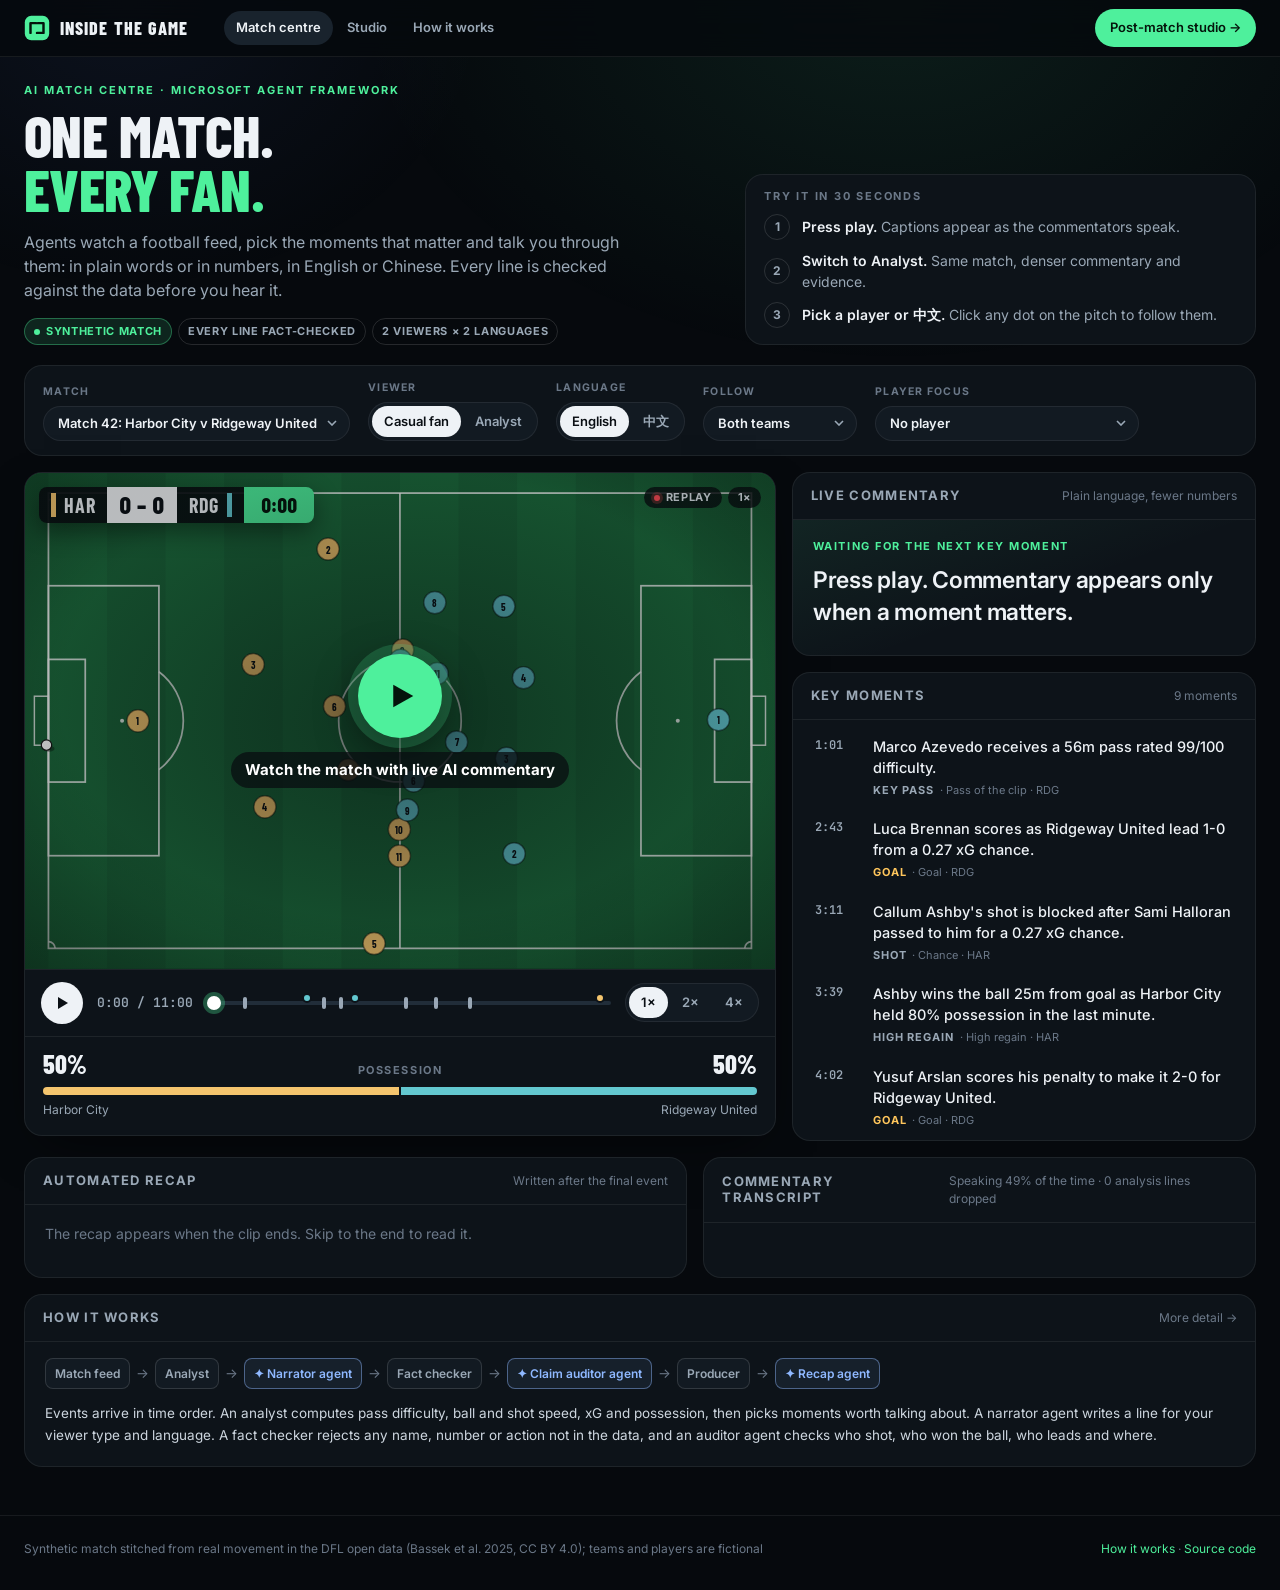
==== commit d4a04467: "Redesign, accuracy pass, Microsoft integration and submission pack - Pages: broadcast-style match ce" ====
--- a/docs/index.html
+++ b/docs/index.html
@@ -1,122 +1,422 @@
 <!doctype html>
-<html lang="en"><head><meta charset="utf-8"><meta name="viewport" content="width=device-width,initial-scale=1"><title>Inside the Game</title>
+<html lang="en"><head><meta charset="utf-8"><meta name="viewport" content="width=device-width,initial-scale=1">
+<title>Inside the Game · Match Centre</title>
+<meta name="description" content="One synthetic football match, narrated live and fact-checked for every kind of fan by a Microsoft Agent Framework workflow.">
+<link rel="preconnect" href="https://fonts.googleapis.com"><link rel="preconnect" href="https://fonts.gstatic.com" crossorigin>
+<link href="https://fonts.googleapis.com/css2?family=Barlow+Condensed:wght@600;700;800&family=Inter:wght@400;500;600;700&family=JetBrains+Mono:wght@500&display=swap" rel="stylesheet">
+<link rel="stylesheet" href="./assets/theme.css">
 <style>
-:root{--bg:#0a1418;--panel:#102026;--panel2:#152a31;--line:#294047;--text:#f2f5ec;--muted:#a3b9ba;--mint:#b5e899;--gold:#f4c56e;--cyan:#63c8d0;--coral:#ff8068}
-*{box-sizing:border-box}body{margin:0;background:radial-gradient(circle at 75% 0%,#173b3b,#0a1418 46%);color:var(--text);font:15px/1.5 -apple-system,BlinkMacSystemFont,"Segoe UI","PingFang SC",sans-serif}
-button,select{font:inherit}button{cursor:pointer}a{color:var(--mint)}main{max-width:1320px;margin:auto;padding:24px}
-.eyebrow{color:var(--mint);font-size:11px;font-weight:800;letter-spacing:.18em}h1{font-size:clamp(28px,4.2vw,48px);line-height:1.05;letter-spacing:-.04em;margin:10px 0}p{margin:0}.lead{color:var(--muted);max-width:780px}
-.top{display:flex;justify-content:space-between;gap:20px;align-items:start;margin-bottom:20px}.badges{display:flex;gap:6px;flex-wrap:wrap;justify-content:flex-end}.badge{white-space:nowrap;border:1px solid #4e756b;background:#1b3832;border-radius:99px;padding:6px 11px;color:#d0f0d6;font-size:12px}
-.bar{display:flex;gap:14px;align-items:center;flex-wrap:wrap;padding:12px 16px;background:var(--panel);border:1px solid var(--line);border-radius:14px;margin-bottom:16px}.bar label,.small{font-size:12px;color:var(--muted)}.group{display:flex;gap:6px;align-items:center}
-select{border:1px solid #3b5d5e;border-radius:8px;background:#193039;color:var(--text);padding:6px 9px}.seg{display:flex;border:1px solid var(--line);border-radius:9px;overflow:hidden}.seg button{border:0;background:#183039;color:var(--muted);padding:7px 11px}.seg button.active{background:#2c5041;color:var(--mint)}
-.grid{display:grid;grid-template-columns:minmax(0,1.55fr) minmax(320px,.95fr);gap:16px}.card{background:var(--panel);border:1px solid var(--line);border-radius:16px;overflow:hidden}.head{padding:13px 17px;border-bottom:1px solid var(--line);display:flex;justify-content:space-between;gap:10px;align-items:center}.head h2{font-size:14px;margin:0}
-.scoreboard{display:flex;align-items:center;gap:12px;padding:12px 17px;border-bottom:1px solid var(--line);background:var(--panel2)}.team{display:flex;align-items:center;gap:8px;font-weight:750}.team i{width:12px;height:12px;border-radius:50%;display:inline-block}.goals{font-size:24px;font-weight:850;font-variant-numeric:tabular-nums;padding:0 6px}.clock{margin-left:auto;font-size:20px;font-weight:800;font-variant-numeric:tabular-nums}
-.field{position:relative;padding:14px;background:repeating-linear-gradient(90deg,#16382c 0,#16382c 12.5%,#183c2e 12.5%,#183c2e 25%)}svg{width:100%;height:auto;display:block}.lines{fill:none;stroke:#d3e8d0;stroke-width:.35}.player{stroke:#0d2224;stroke-width:.35}.player.focus{stroke:#fff;stroke-width:.8}.player.dim{opacity:.45}.ball{fill:var(--coral);stroke:white;stroke-width:.45}.lbl{font-size:1.4px;font-weight:800;text-anchor:middle;dominant-baseline:central;fill:#0a1b1e;pointer-events:none}.tag{font-size:2.2px;font-weight:700;fill:#fff;text-anchor:middle;paint-order:stroke;stroke:#0a1b1e;stroke-width:.5px}.trail{fill:none;stroke:var(--coral);stroke-width:.35;stroke-dasharray:1 .8;opacity:.8}
-.lower{position:absolute;left:22px;right:22px;bottom:22px;background:rgba(9,22,24,.92);border:1px solid #47705f;border-left:5px solid var(--mint);border-radius:10px;padding:10px 14px;transform:translateY(8px);opacity:0;transition:.25s}.lower.show{opacity:1;transform:none}.lower b{display:block;color:var(--mint);font-size:11px;letter-spacing:.12em;text-transform:uppercase}.lower span{font-size:15px;font-weight:650}
-.transport{padding:13px 17px;display:flex;align-items:center;gap:12px}.play{width:40px;height:40px;border:0;border-radius:50%;background:var(--mint);font-weight:800;flex:none}input[type=range]{flex:1;accent-color:var(--mint)}
-.stats{display:grid;grid-template-columns:repeat(4,1fr);border-top:1px solid var(--line)}.stat{padding:11px 14px;border-right:1px solid var(--line)}.stat:last-child{border:0}.stat small{display:block;color:var(--muted);font-size:11px}.stat b{font-size:17px;font-variant-numeric:tabular-nums}.posbar{height:8px;border-radius:9px;overflow:hidden;display:flex;margin-top:6px}.posbar div{height:100%}
-.now{padding:18px;background:linear-gradient(135deg,#214335,#173139);min-height:150px}.kicker{font-size:11px;font-weight:800;color:var(--mint);letter-spacing:.12em;text-transform:uppercase}.now p{font-size:19px;font-weight:650;line-height:1.5;margin:9px 0}.casual .now p{font-size:22px}.src{color:#bdd4c9;font-size:11px}.src em{font-style:normal;border:1px solid #4e756b;border-radius:6px;padding:1px 6px;margin-right:6px}
-.why{padding:12px 18px;border-top:1px solid var(--line)}.why h3,.facts h3{margin:0 0 6px;font-size:12px;color:var(--muted);text-transform:uppercase;letter-spacing:.1em}.why ul,.facts ul{margin:0;padding-left:18px;font-size:13px;line-height:1.7;color:#d8e4e1}.facts{padding:12px 18px;border-top:1px solid var(--line)}.facts li{font-size:12px;color:#c4d4d1}.facts code{color:var(--muted);font-size:10px}
-.feed{padding:6px 10px 12px;max-height:330px;overflow:auto}.item{width:100%;display:grid;grid-template-columns:40px 1fr;text-align:left;gap:8px;border:1px solid transparent;border-radius:8px;background:transparent;color:var(--text);padding:9px}.item:hover,.item.active{background:#1d3838;border-color:#365a58}.item.dim{opacity:.45}.item time{color:var(--mint);font-size:12px}.item b{font-size:13px;line-height:1.4;font-weight:600}.item small{display:block;color:var(--muted);margin-top:3px;font-size:11px}
-.lower-grid{display:grid;grid-template-columns:1fr 1fr;gap:16px;margin-top:16px}.ticker{max-height:260px;overflow:auto;padding:6px 16px 12px;font-size:12px}.ticker div{display:grid;grid-template-columns:44px 1fr;gap:8px;padding:5px 0;border-bottom:1px solid #1d3439}.ticker time{color:var(--muted);font-variant-numeric:tabular-nums}.recap{padding:16px 18px;font-size:15px;line-height:1.65}.recap .src{margin-top:10px}
-.pipeline{padding:14px 18px;font-size:13px;color:#d8e4e1}.flow{display:flex;flex-wrap:wrap;gap:6px;align-items:center;margin:4px 0 12px}.flow span{border:1px solid #3b5d5e;border-radius:8px;padding:4px 8px;background:#183039;font-size:12px}.flow span.llm{border-color:#679b77;color:var(--mint)}.flow i{color:var(--muted);font-style:normal}
-.analyst-only{display:none}.analyst .analyst-only{display:block}.analyst .stats.analyst-only{display:grid}.casual-only{display:block}.analyst .casual-only{display:none}
-.pcard{border-bottom:1px solid var(--line);background:#132b2a;padding:14px 17px}.pc-top{display:flex;gap:10px;align-items:center}.pc-top i{width:30px;height:30px;border-radius:50%;flex:none;border:2px solid #fff}.pc-top b{display:block;font-size:16px}.pc-top small{color:var(--muted);font-size:12px}.pc-next{margin-left:auto;border:1px solid #3b5d5e;border-radius:8px;background:#183039;color:var(--mint);padding:6px 9px;font-size:12px}
-.pc-stats{display:grid;grid-template-columns:repeat(4,1fr);gap:8px;margin-top:12px}.pc-stats div{background:#183039;border-radius:8px;padding:7px 9px}.pc-stats small{display:block;color:var(--muted);font-size:10.5px;line-height:1.3}.pc-stats b{font-size:15px;font-variant-numeric:tabular-nums}
-.pc-badges{display:flex;gap:6px;flex-wrap:wrap;margin-top:10px}.pc-badges span{font-size:11px;border-radius:99px;padding:3px 9px;background:#2c5041;color:var(--mint)}.pc-badges span.hot{background:#5a2f27;color:#ffc2b5}
-.pc-feed{margin-top:10px;max-height:118px;overflow:auto;font-size:12px;color:#c9d8d5}.pc-feed div{display:grid;grid-template-columns:40px 1fr;gap:6px;padding:3px 0}.pc-feed time{color:var(--mint)}
-.role{font-size:12px;color:#ffe1a6;margin:-2px 0 8px}.ptrail{fill:none;stroke:#fff;stroke-width:.45;opacity:.7}.player.me{stroke:#fff;stroke-width:.9}.tag.me{fill:#ffe1a6}
-.subs{position:absolute;left:50%;transform:translateX(-50%);bottom:18px;max-width:calc(100% - 40px);background:rgba(0,0,0,.78);border-radius:8px;padding:7px 14px;text-align:center;font-size:16px;font-weight:600;line-height:1.45}.subs b{display:block;font-size:10px;letter-spacing:.14em;text-transform:uppercase;color:var(--muted)}.subs.analysis{border:1px solid #679b77}.subs.analysis b{color:var(--mint)}
-.ticker .an span{color:var(--mint)}.ticker .drop{opacity:.45;text-decoration:line-through}.ticker small{display:block;color:var(--muted);font-size:10.5px}.lat{display:grid;grid-template-columns:repeat(3,1fr);gap:8px;margin-top:10px}.lat div{background:#183039;border-radius:8px;padding:8px 10px}.lat small{display:block;color:var(--muted);font-size:11px}.lat b{font-size:17px}
-footer{display:flex;justify-content:space-between;gap:14px;color:var(--muted);font-size:11px;margin-top:18px;flex-wrap:wrap}
-@media(max-width:960px){.grid,.lower-grid{grid-template-columns:1fr}.top{flex-direction:column}.badges{justify-content:flex-start}}
-@media(max-width:560px){.subs{font-size:13px;bottom:8px}.pc-stats{grid-template-columns:repeat(2,1fr)}main{padding:16px}.stats{grid-template-columns:repeat(2,1fr)}.stat:nth-child(2){border-right:0}.lower{display:none}.scoreboard{flex-wrap:wrap}}
-</style></head><body class="casual"><main>
-<header class="top"><div><div class="eyebrow">INSIDE THE GAME</div><h1 data-i18n="title">One match. Every fan.</h1><p class="lead" data-i18n="lead">A synthetic football feed goes through an agent workflow: it interprets the events, picks the moments that matter, explains why, and writes fact-checked commentary for each viewer.</p></div>
-<div class="badges"><span class="badge" data-i18n="b1">Synthetic data</span><span class="badge">Microsoft Agent Framework</span><span class="badge" data-i18n="b3">Every line fact-checked</span></div></header>
-<section class="bar">
-<div class="group"><label for="seed" data-i18n="match">Match</label><select id="seed"></select></div>
-<div class="group"><label data-i18n="viewer">Viewer</label><div class="seg" id="profile"><button data-v="casual" class="active" data-i18n="casual">Casual fan</button><button data-v="analyst" data-i18n="analyst">Analyst</button></div></div>
-<div class="group"><label data-i18n="language">Language</label><div class="seg" id="lang"><button data-v="en" class="active">English</button><button data-v="zh">中文</button></div></div>
-<div class="group"><label for="follow" data-i18n="follow">Follow</label><select id="follow"></select></div>
-<div class="group"><label for="player" data-i18n="playerl">Player focus</label><select id="player"></select></div>
-<a href="./studio.html" style="margin-left:auto;font-size:13px" data-i18n="studio">Post-match studio →</a>
+/* intro */
+.intro{display:grid;grid-template-columns:minmax(0,1.35fr) minmax(0,1fr);gap:var(--s6);align-items:end;padding-top:28px;padding-bottom:20px}
+.intro h1{font:800 clamp(38px,4.6vw,62px)/.92 var(--display);letter-spacing:-.01em;text-transform:uppercase;margin:12px 0 14px}
+.intro h1 em{font-style:normal;color:var(--accent)}
+.intro .lead{color:var(--muted);font-size:16px;max-width:620px}
+.tags{display:flex;gap:6px;flex-wrap:wrap;margin-top:16px}
+.try{background:var(--surface);border:1px solid var(--line);border-radius:var(--r-lg);padding:16px 18px}
+.try h2{font:700 11px/1 var(--ui);letter-spacing:.16em;text-transform:uppercase;color:var(--dim);margin-bottom:12px}
+.try ol{list-style:none;margin:0;padding:0;display:grid;gap:10px}
+.try li{display:grid;grid-template-columns:26px 1fr;gap:12px;align-items:center;font-size:14px;color:var(--muted)}
+.try li b{color:var(--text);font-weight:600}
+.try li i{width:26px;height:26px;border-radius:50%;display:grid;place-items:center;font:700 12px/1 var(--ui);font-style:normal;border:1px solid var(--line-2);color:var(--muted);transition:.2s}
+.try li.done i{background:var(--accent);border-color:transparent;color:var(--accent-ink)}
+.try li.done{color:var(--dim)}.try li.done b{color:var(--muted)}
+
+/* control bar */
+.controls{display:flex;flex-wrap:wrap;gap:14px 18px;align-items:flex-end;padding:14px 18px;background:var(--surface);border:1px solid var(--line);border-radius:var(--r-lg);margin-bottom:var(--s4)}
+.ctl{min-width:0}
+.why:has(ul:empty){display:none}
+
+/* layout */
+.layout{display:grid;grid-template-columns:minmax(0,1.62fr) minmax(330px,1fr);gap:var(--s4);align-items:start}
+.side{display:grid;gap:var(--s4);min-width:0}
+.analyst .layout{grid-template-columns:minmax(0,1.5fr) minmax(360px,1fr)}
+
+/* broadcast screen */
+.broadcast{background:var(--surface);border:1px solid var(--line);border-radius:var(--r-lg);overflow:hidden;box-shadow:var(--shadow)}
+.screen{position:relative;background:#0b2a1a;line-height:0}
+.screen svg{width:100%;height:auto;display:block}
+.pl-body{stroke:rgba(0,0,0,.45);stroke-width:.22}
+.pl-num{font:700 1.55px var(--display);text-anchor:middle;dominant-baseline:central;pointer-events:none}
+.pl-tag{font:700 2.1px var(--ui);fill:#fff;text-anchor:middle;paint-order:stroke;stroke:rgba(0,0,0,.75);stroke-width:.45px;pointer-events:none}
+.pl-tag.me{fill:var(--warn)}
+.pl-halo{fill:none;stroke-width:.32;opacity:0}
+.pl.focus .pl-halo{opacity:1;stroke:#fff}
+.pl.me .pl-halo{opacity:1;stroke:var(--warn);stroke-width:.45}
+.pl.dim{opacity:.35}
+.pl{cursor:pointer;transition:opacity .2s}
+.pl:hover .pl-body{stroke:#fff;stroke-width:.35}
+.trail{fill:none;stroke:#fff;stroke-width:.3;stroke-dasharray:.9 .7;opacity:.85}
+.ptrail{fill:none;stroke:var(--warn);stroke-width:.4;opacity:.75;stroke-linecap:round;stroke-linejoin:round}
+.ball{fill:#fff;stroke:#111;stroke-width:.18}
+.ball-sh{fill:rgba(0,0,0,.35)}
+
+.bug{position:absolute;top:14px;left:14px;display:flex;align-items:stretch;line-height:1;border-radius:8px;overflow:hidden;box-shadow:0 8px 24px rgba(0,0,0,.45);font-family:var(--display);z-index:2}
+.bug .t{display:flex;align-items:center;gap:8px;background:rgba(8,12,16,.92);padding:0 12px;font-weight:700;font-size:20px;letter-spacing:.04em}
+.bug .t i{width:5px;align-self:stretch;margin:6px 0}
+.bug .sc{display:flex;align-items:center;background:#f5f7f9;color:#0a0f14;font-weight:800;font-size:24px;padding:6px 12px;letter-spacing:.02em}
+.bug .ck{display:flex;align-items:center;background:var(--accent);color:var(--accent-ink);font-weight:800;font-size:20px;padding:0 12px;min-width:70px;justify-content:center}
+.screen-tr{position:absolute;top:14px;right:14px;display:flex;gap:6px;line-height:1;z-index:2}
+.screen-tr .chip{background:rgba(8,12,16,.8);border-color:transparent;color:#dfe6ec}
+.screen-tr .chip.rec .dot{background:var(--live);box-shadow:0 0 0 3px rgba(255,75,85,.25)}
+
+.bigplay{position:absolute;inset:0;display:grid;place-items:center;align-content:center;gap:14px;background:radial-gradient(closest-side,rgba(4,8,10,.55),rgba(4,8,10,.25));border:0;color:#fff;line-height:1.4;z-index:3;transition:opacity .25s}
+.bigplay[hidden]{display:none}
+.bigplay .pb{width:84px;height:84px;border-radius:50%;background:var(--accent);display:grid;place-items:center;box-shadow:0 0 0 10px rgba(78,240,156,.18),0 12px 40px rgba(0,0,0,.5);transition:transform .2s}
+.bigplay:hover .pb{transform:scale(1.06)}
+.bigplay .pb svg{width:30px;height:30px;margin-left:5px}
+.bigplay span{font:700 15px/1.3 var(--ui);background:rgba(8,12,16,.75);padding:8px 14px;border-radius:99px;max-width:90%;text-align:center}
+
+.capbar{position:absolute;left:0;right:0;bottom:18px;display:flex;justify-content:center;padding:0 18px;pointer-events:none;line-height:1.4;z-index:2}
+.subs{max-width:760px;background:rgba(6,9,12,.86);border-radius:10px;padding:10px 16px 11px;text-align:center;font-size:19px;font-weight:600;box-shadow:0 10px 30px rgba(0,0,0,.4);border-top:3px solid var(--voice-pbp)}
+.subs b{display:block;font:700 10.5px/1 var(--ui);letter-spacing:.16em;text-transform:uppercase;color:var(--muted);margin-bottom:5px}
+.subs.analysis{border-top-color:var(--voice-an)}.subs.analysis b{color:var(--voice-an)}
+.lower{position:absolute;left:18px;bottom:18px;max-width:min(560px,calc(100% - 36px));background:rgba(6,9,12,.9);border-left:5px solid var(--accent);border-radius:8px;padding:10px 14px;line-height:1.4;transform:translateY(8px);opacity:0;transition:.25s;z-index:2}
+.lower.show{opacity:1;transform:none}
+.lower b{display:block;color:var(--accent);font:700 11px/1.2 var(--ui);letter-spacing:.12em;text-transform:uppercase}
+.lower span{font-size:15px;font-weight:600}
+
+/* transport */
+.transport{display:flex;align-items:center;gap:14px;padding:12px 16px;border-top:1px solid var(--line)}
+.play{width:42px;height:42px;border:0;border-radius:50%;background:var(--text);color:#0a0f14;display:grid;place-items:center;flex:none}
+.play svg{width:16px;height:16px}
+.time{font:600 13px/1 var(--mono);color:var(--muted);white-space:nowrap}
+.tl{position:relative;flex:1;height:30px;min-width:80px}
+.tl-track{position:absolute;left:0;right:0;top:13px;height:4px;border-radius:4px;background:var(--surface-4)}
+.tl-fill{position:absolute;left:0;top:0;bottom:0;border-radius:4px;background:var(--accent)}
+.tl input{position:absolute;inset:0;width:100%;margin:0;background:transparent;-webkit-appearance:none;appearance:none;cursor:pointer}
+.tl input::-webkit-slider-runnable-track{height:30px;background:transparent}
+.tl input::-moz-range-track{height:30px;background:transparent}
+.tl input::-webkit-slider-thumb{-webkit-appearance:none;width:14px;height:14px;border-radius:50%;background:#fff;margin-top:8px;box-shadow:0 0 0 4px rgba(78,240,156,.3)}
+.tl input::-moz-range-thumb{width:14px;height:14px;border:0;border-radius:50%;background:#fff;box-shadow:0 0 0 4px rgba(78,240,156,.3)}
+.mk{position:absolute;top:9px;width:4px;height:12px;margin-left:-2px;border-radius:2px;background:var(--muted);border:0;padding:0;z-index:2}
+.mk.goal{top:5px;width:10px;height:10px;margin-left:-5px;border-radius:50%;border:2px solid var(--surface)}
+.mk:hover{transform:scale(1.35)}
+
+/* possession (casual) and stat compare (analyst) */
+.poss{padding:14px 18px 16px;border-top:1px solid var(--line)}
+.poss-top{display:flex;justify-content:space-between;align-items:baseline;gap:10px}
+.poss-top b{font:800 26px/1 var(--display)}
+.poss-top small{font-size:11px;font-weight:700;letter-spacing:.14em;text-transform:uppercase;color:var(--dim)}
+.posbar{height:8px;border-radius:8px;overflow:hidden;display:flex;margin-top:9px;gap:2px}
+.posbar div{height:100%;transition:width .4s}
+.poss-names{display:flex;justify-content:space-between;font-size:12px;color:var(--muted);margin-top:6px}
+.cmp{display:grid;grid-template-columns:48px 1fr auto 1fr 48px;gap:9px 10px;align-items:center;padding:14px 18px;font-size:13px}
+.cmp .v{font:600 13px/1 var(--mono)}.cmp .v.r{text-align:right}
+.cmp .l{text-align:center;color:var(--muted);font-size:11.5px;white-space:nowrap}
+.bar{height:6px;border-radius:6px;background:var(--surface-3);display:flex;overflow:hidden}
+.bar.left{justify-content:flex-end}.bar div{height:100%;border-radius:6px;transition:width .4s}
+.cmp-head{display:flex;justify-content:space-between;padding:12px 18px 0;font:700 12px/1 var(--ui);color:var(--muted)}
+.cmp-head span{display:flex;align-items:center;gap:6px}.cmp-head i{width:8px;height:8px;border-radius:50%}
+
+/* live commentary */
+.now{padding:20px 20px 18px;background:linear-gradient(160deg,rgba(78,240,156,.08),transparent 55%)}
+.kicker{display:flex;gap:8px;align-items:center;font:700 11px/1.2 var(--ui);letter-spacing:.14em;text-transform:uppercase;color:var(--accent)}
+.kicker .clk{font-family:var(--mono);color:var(--muted);letter-spacing:0}
+.now-text{font-size:23px;font-weight:600;line-height:1.38;margin:12px 0 10px;letter-spacing:-.01em}
+.analyst .now-text{font-size:17.5px;line-height:1.5}
+.role{font-size:13px;color:var(--warn);margin:-2px 0 10px}
+.src{font-size:11.5px;color:var(--dim);display:flex;gap:8px;align-items:center;flex-wrap:wrap}
+.src em{font-style:normal;font-weight:700;font-size:10.5px;letter-spacing:.06em;text-transform:uppercase;border:1px solid var(--line-2);border-radius:99px;padding:2px 8px;color:var(--muted)}
+.src em.ok{border-color:rgba(78,240,156,.35);color:var(--accent)}
+.metrics{display:flex;flex-wrap:wrap;gap:6px;margin-top:14px}
+.metrics span{background:var(--surface-3);border-radius:8px;padding:6px 9px;font-size:11px;color:var(--muted);line-height:1.2}
+.metrics span b{display:block;font:600 14px/1.2 var(--mono);color:var(--text);margin-top:2px}
+.metrics span.flag{display:flex;align-items:center;color:var(--warn);background:rgba(255,198,92,.1)}
+.sub{padding:14px 20px;border-top:1px solid var(--line)}
+.sub h3{font:700 11px/1 var(--ui);letter-spacing:.14em;text-transform:uppercase;color:var(--dim);margin-bottom:10px}
+.sub ul{margin:0;padding:0;list-style:none;display:grid;gap:8px}
+.why li{position:relative;padding-left:16px;font-size:14.5px;line-height:1.5;color:#d6dee6}
+.why li::before{content:"";position:absolute;left:0;top:.62em;width:6px;height:6px;border-radius:50%;background:var(--accent)}
+.analyst .why li{font-size:13px}
+.facts li{font-size:12px;color:var(--muted);line-height:1.5}
+.facts code{font:500 10px var(--mono);color:var(--dim);margin-left:4px}
+
+/* moments */
+.feed{padding:6px;max-height:420px}
+.item{width:100%;display:grid;grid-template-columns:4px 46px 1fr;text-align:left;gap:12px;border:0;border-radius:10px;background:transparent;color:var(--text);padding:10px 10px 10px 0;transition:background .15s}
+.item:hover{background:var(--surface-2)}.item.active{background:var(--surface-3)}
+.item.dim{opacity:.4}
+.item .stripe{border-radius:4px}
+.item time{font:600 12px/1.5 var(--mono);color:var(--muted)}
+.item b{display:block;font-size:13.5px;line-height:1.45;font-weight:500}
+.item small{display:flex;gap:6px;align-items:center;color:var(--dim);margin-top:4px;font-size:11px}
+.item small .k{font-weight:700;letter-spacing:.08em;text-transform:uppercase;color:var(--muted)}
+.item.goal .k{color:var(--warn)}
+.casual .item b{font-size:14.5px}
+
+/* player focus */
+.pcard{padding:16px 18px;background:linear-gradient(160deg,rgba(255,198,92,.09),transparent 60%)}
+.pc-top{display:flex;gap:12px;align-items:center}
+.pc-av{width:44px;height:44px;border-radius:50%;flex:none;display:grid;place-items:center;font:800 19px/1 var(--display);box-shadow:0 0 0 2px var(--warn)}
+.pc-top b{display:block;font-size:16px}
+.pc-top small{color:var(--muted);font-size:12px}
+.pc-actions{margin-left:auto;display:flex;gap:6px}
+.pc-actions button{border:1px solid var(--line-2);background:var(--surface-2);color:var(--text);border-radius:99px;padding:6px 11px;font-size:12px;font-weight:600;white-space:nowrap}
+.pc-actions button.x{padding:6px 10px;color:var(--muted)}
+.pc-stats{display:grid;grid-template-columns:repeat(4,1fr);gap:6px;margin-top:14px}
+.pc-stats div{background:var(--surface-2);border-radius:10px;padding:8px 10px}
+.pc-stats small{display:block;color:var(--dim);font-size:10.5px;line-height:1.3}
+.pc-stats b{font:700 18px/1.3 var(--display);letter-spacing:.02em}
+.pc-badges{display:flex;gap:6px;flex-wrap:wrap;margin-top:10px}
+.pc-badges:empty{display:none}
+.pc-badges span{font-size:11px;font-weight:600;border-radius:99px;padding:4px 10px;background:var(--accent-soft);color:var(--accent)}
+.pc-badges span.hot{background:rgba(255,75,85,.14);color:#ff9aa0}
+.pc-feed{margin-top:12px;max-height:118px;font-size:12px;color:var(--muted)}
+.pc-feed div{display:grid;grid-template-columns:40px 1fr;gap:6px;padding:3px 0}
+.pc-feed time{font-family:var(--mono);color:var(--dim)}
+
+/* lower sections */
+.lower-grid{display:grid;grid-template-columns:1.2fr 1fr;gap:var(--s4);margin-top:var(--s4)}
+.analyst .lower-grid{grid-template-columns:repeat(3,minmax(0,1fr))}
+.recap{padding:18px 20px 20px}
+.recap p{font-size:17px;line-height:1.6}
+.analyst .recap p{font-size:14.5px}
+.recap .src{margin-top:12px}
+.recap.wait p{color:var(--dim);font-size:14px}
+.ticker{max-height:300px;padding:6px 18px 14px;font-size:12.5px}
+.ticker div{display:grid;grid-template-columns:44px 1fr;gap:10px;padding:7px 0;border-bottom:1px solid var(--line)}
+.ticker time{font:500 11.5px/1.6 var(--mono);color:var(--dim)}
+.ticker .an span{color:var(--voice-an)}
+.ticker .drop{opacity:.45}.ticker .drop span{text-decoration:line-through}
+.ticker small{display:block;color:var(--dim);font-size:10.5px;margin-top:2px}
+.pipeline{padding:16px 20px 20px;font-size:13.5px;color:#cdd6df;line-height:1.6}
+.flow{display:flex;flex-wrap:wrap;gap:6px;align-items:center;margin:0 0 14px}
+.flow span{border:1px solid var(--line-2);border-radius:8px;padding:5px 9px;background:var(--surface-2);font-size:12px;font-weight:600;color:var(--muted)}
+.flow span.llm{border-color:rgba(143,184,255,.45);color:var(--voice-an);background:rgba(143,184,255,.08)}
+.flow span.llm::before{content:"✦ ";}
+.flow i{color:var(--dim);font-style:normal}
+.lat{display:grid;grid-template-columns:repeat(3,1fr);gap:6px;margin-top:10px}
+.lat div{background:var(--surface-2);border-radius:10px;padding:9px 11px}
+.lat small{display:block;color:var(--dim);font-size:10.5px;line-height:1.3}
+.lat b{font:700 18px/1.3 var(--display)}
+.lat-h{margin-top:14px;font:700 11px/1 var(--ui);letter-spacing:.14em;text-transform:uppercase;color:var(--dim)}
+.wide{grid-column:1/-1}
+
+.analyst-only{display:none!important}.analyst .analyst-only{display:block!important}
+.analyst .casual-only{display:none!important}.analyst .metrics.analyst-only{display:flex!important}.analyst .cmp.analyst-only{display:grid!important}
+.analyst .side{grid-auto-flow:row}
+
+@media(max-width:1080px){
+  .layout,.analyst .layout{grid-template-columns:1fr}
+  .analyst .lower-grid{grid-template-columns:1fr 1fr}
+}
+@media(max-width:820px){
+  .intro{grid-template-columns:1fr;gap:var(--s4);padding-top:var(--s5)}
+  .lower-grid,.analyst .lower-grid{grid-template-columns:1fr}
+}
+@media(max-width:600px){
+  .intro h1{font-size:42px}
+  .intro .lead{font-size:14.5px}
+  .intro .tags{display:none}
+  .try{padding:12px 14px}.try h2{margin-bottom:8px}.try ol{gap:6px}.try li{font-size:13px;grid-template-columns:22px 1fr;gap:10px}.try li i{width:22px;height:22px;font-size:11px}
+  .try li>span>span{display:none}
+  .controls{display:grid;grid-template-columns:1fr 1fr;padding:14px 16px;gap:12px}
+  .controls .ctl.full{grid-column:1/-1}
+  .controls .select{width:100%}
+  .controls .seg{display:flex}.controls .seg button{flex:1;padding:6px 8px}
+  .bug{top:8px;left:8px;border-radius:6px}
+  .bug .t{font-size:14px;padding:0 7px;gap:5px}.bug .t i{width:4px;margin:4px 0}
+  .bug .sc{font-size:16px;padding:4px 7px}.bug .ck{font-size:14px;min-width:48px;padding:0 7px}
+  .screen-tr{top:8px;right:8px}.screen-tr .chip:not(.rec){display:none}
+  .capbar{position:static;padding:10px 12px;min-height:76px;background:var(--surface);align-items:center}
+  .subs{font-size:15px;box-shadow:none;padding:8px 12px;width:100%}
+  .lower{display:none}
+  .bigplay .pb{width:64px;height:64px}.bigplay span{font-size:13px}
+  .transport{gap:10px;padding:10px 12px;flex-wrap:wrap}
+  .transport .tl{order:3;flex-basis:100%}
+  .transport .seg{margin-left:auto}
+  .pc-stats{grid-template-columns:repeat(2,1fr)}
+  .pc-top{flex-wrap:wrap}.pc-actions{margin-left:0;width:100%}.pc-actions #pc-next{flex:1}
+  .now-text{font-size:20px}
+  .cmp{grid-template-columns:40px 1fr auto 1fr 40px;padding:12px 16px}
+  .lat{grid-template-columns:1fr}
+}
+</style></head>
+<body class="casual">
+<header class="nav"><div class="wrap">
+  <a class="brand" href="./index.html"><svg viewBox="0 0 32 32" aria-hidden="true"><rect x="1" y="1" width="30" height="30" rx="8" fill="#4ef09c"/><path d="M8 22V10M8 10h7M24 10v12M17 10h7M16 22h8" stroke="#04140b" stroke-width="3" stroke-linecap="round" fill="none"/></svg><span>Inside the Game</span></a>
+  <nav><a href="./index.html" aria-current="page" data-i18n="navlive">Match centre</a><a href="./studio.html" id="nav-studio" data-i18n="navstudio">Studio</a><a href="./about.html" data-i18n="navabout">How it works</a></nav>
+  <div class="right"><a href="./studio.html" id="studio-link" class="btn primary" data-i18n="studio">Post-match studio →</a></div>
+</div></header>
+
+<section class="wrap intro">
+  <div>
+    <div class="eyebrow" data-i18n="eyebrow">AI match centre · Microsoft Agent Framework</div>
+    <h1><span data-i18n="title1">One match.</span><br><em data-i18n="title2">Every fan.</em></h1>
+    <p class="lead" data-i18n="lead">Agents watch a football feed, pick the moments that matter and talk you through them: in plain words or in numbers, in English or Chinese. Every line is checked against the data before you hear it.</p>
+    <div class="tags"><span class="chip accent"><span class="dot"></span><span data-i18n="b1">Synthetic match</span></span><span class="chip" data-i18n="b3">Every line fact-checked</span><span class="chip" data-i18n="b4">2 viewers × 2 languages</span></div>
+  </div>
+  <aside class="try" aria-label="Quick start">
+    <h2 data-i18n="tryh">Try it in 30 seconds</h2>
+    <ol>
+      <li id="step-play"><i>1</i><span><b data-i18n="s1b">Press play.</b> <span data-i18n="s1">Captions appear as the commentators speak.</span></span></li>
+      <li id="step-view"><i>2</i><span><b data-i18n="s2b">Switch to Analyst.</b> <span data-i18n="s2">Same match, denser commentary and evidence.</span></span></li>
+      <li id="step-more"><i>3</i><span><b data-i18n="s3b">Pick a player or 中文.</b> <span data-i18n="s3">Click any dot on the pitch to follow them.</span></span></li>
+    </ol>
+  </aside>
 </section>
-<div class="grid"><div>
-<section class="card">
-<div class="scoreboard"><span class="team"><i id="ca"></i><span id="na"></span></span><span class="goals" id="score">0 – 0</span><span class="team"><span id="nb"></span><i id="cb"></i></span><span class="clock" id="clock">0:00</span></div>
-<div class="field"><svg id="pitch" viewBox="-56 -37 112 74" role="img" aria-label="Pitch with player positions"><g class="lines"><rect x="-52.5" y="-34" width="105" height="68"/><line x1="0" y1="-34" x2="0" y2="34"/><circle cx="0" cy="0" r="9.15"/><rect x="-52.5" y="-20.16" width="16.5" height="40.32"/><rect x="36" y="-20.16" width="16.5" height="40.32"/><rect x="-52.5" y="-9.16" width="5.5" height="18.32"/><rect x="47" y="-9.16" width="5.5" height="18.32"/><rect x="-54.5" y="-3.66" width="2" height="7.32"/><rect x="52.5" y="-3.66" width="2" height="7.32"/></g><g id="dots"></g></svg>
-<div class="lower" id="lower"><b id="lower-head"></b><span id="lower-text"></span></div>
-<div class="subs" id="subs" hidden><b id="subs-voice"></b><span id="subs-text"></span></div></div>
-<div class="transport"><button id="play" class="play" aria-label="Play">▶</button><input id="seek" type="range" min="0" max="180" step="0.1" value="0" aria-label="Timeline"><div class="seg" id="speed"><button data-v="1" class="active">1×</button><button data-v="2">2×</button><button data-v="4">4×</button></div></div>
-<div class="casual-only" style="padding:12px 17px;border-top:1px solid var(--line)"><small class="small" data-i18n="possession">Possession</small><div class="posbar"><div id="pa"></div><div id="pb"></div></div><div class="small" style="display:flex;justify-content:space-between;margin-top:4px"><span id="pat"></span><span id="pbt"></span></div></div>
-<div class="stats analyst-only"><div class="stat"><small data-i18n="possession">Possession</small><b id="s-pos">–</b></div><div class="stat"><small data-i18n="shots">Shots (on target)</small><b id="s-shots">–</b></div><div class="stat"><small>xG</small><b id="s-xg">–</b></div><div class="stat"><small data-i18n="passpct">Pass completion</small><b id="s-pass">–</b></div></div>
+
+<div class="wrap">
+<section class="controls" aria-label="Viewer settings">
+  <div class="ctl full"><label class="field-label" for="seed" data-i18n="match">Match</label><select id="seed" class="select"></select></div>
+  <div class="ctl"><span class="field-label" data-i18n="viewer">Viewer</span><div class="seg" id="profile"><button data-v="casual" class="active" data-i18n="casual">Casual fan</button><button data-v="analyst" data-i18n="analyst">Analyst</button></div></div>
+  <div class="ctl"><span class="field-label" data-i18n="language">Language</span><div class="seg" id="lang"><button data-v="en" class="active">English</button><button data-v="zh">中文</button></div></div>
+  <div class="ctl"><label class="field-label" for="follow" data-i18n="follow">Follow</label><select id="follow" class="select"></select></div>
+  <div class="ctl"><label class="field-label" for="player" data-i18n="playerl">Player focus</label><select id="player" class="select"></select></div>
 </section>
+
+<main class="layout">
+  <div style="min-width:0">
+    <section class="broadcast">
+      <div class="screen">
+        <svg id="pitch" viewBox="-56 -37 112 74" role="img" aria-label="Pitch with player positions">
+          <defs><pattern id="mow" width="17.5" height="74" patternUnits="userSpaceOnUse" x="-52.5"><rect width="8.75" height="74" fill="#1c6b3c"/><rect x="8.75" width="8.75" height="74" fill="#1a6338"/></pattern>
+          <radialGradient id="vig" cx="50%" cy="45%" r="75%"><stop offset="60%" stop-color="#000" stop-opacity="0"/><stop offset="100%" stop-color="#000" stop-opacity=".35"/></radialGradient></defs>
+          <rect x="-56" y="-37" width="112" height="74" fill="#175c33"/>
+          <rect x="-56" y="-37" width="112" height="74" fill="url(#mow)"/>
+          <g fill="none" stroke="rgba(255,255,255,.82)" stroke-width=".26">
+            <rect x="-52.5" y="-34" width="105" height="68"/><line x1="0" y1="-34" x2="0" y2="34"/><circle r="9.15"/>
+            <rect x="-52.5" y="-20.16" width="16.5" height="40.32"/><rect x="36" y="-20.16" width="16.5" height="40.32"/>
+            <rect x="-52.5" y="-9.16" width="5.5" height="18.32"/><rect x="47" y="-9.16" width="5.5" height="18.32"/>
+            <path d="M-36 -7.31A9.15 9.15 0 0 1 -36 7.31M36 -7.31A9.15 9.15 0 0 0 36 7.31"/>
+            <path d="M-52.5 -33A1 1 0 0 0 -51.5 -34M51.5 -34A1 1 0 0 0 52.5 -33M52.5 33A1 1 0 0 0 51.5 34M-51.5 34A1 1 0 0 0 -52.5 33"/>
+            <rect x="-54.6" y="-3.66" width="2.1" height="7.32" stroke-width=".22"/><rect x="52.5" y="-3.66" width="2.1" height="7.32" stroke-width=".22"/>
+          </g>
+          <g fill="rgba(255,255,255,.85)"><circle r=".35"/><circle cx="-41.5" r=".3"/><circle cx="41.5" r=".3"/></g>
+          <rect x="-56" y="-37" width="112" height="74" fill="url(#vig)" pointer-events="none"/>
+          <g id="trails"></g><g id="dots"></g><g id="ballg"><ellipse class="ball-sh" id="ball-sh" rx=".85" ry=".45"/><circle class="ball" id="ball" r=".78"/></g>
+        </svg>
+        <div class="bug" aria-live="off"><div class="t"><i id="ca"></i><span id="na"></span></div><div class="sc num" id="score">0 – 0</div><div class="t"><span id="nb"></span><i id="cb"></i></div><div class="ck num" id="clock">0:00</div></div>
+        <div class="screen-tr"><span class="chip rec"><span class="dot"></span><span data-i18n="replay">Replay</span></span><span class="chip" id="speed-chip">1×</span></div>
+        <div class="lower" id="lower"><b id="lower-head"></b><span id="lower-text"></span></div>
+        <div class="capbar"><div class="subs" id="subs" hidden aria-live="polite"><b id="subs-voice"></b><span id="subs-text"></span></div></div>
+        <button class="bigplay" id="bigplay" aria-label="Play"><span class="pb"><svg viewBox="0 0 24 24"><path d="M5 3l16 9-16 9z" fill="#04140b"/></svg></span><span id="bigplay-hint"></span></button>
+      </div>
+      <div class="transport">
+        <button id="play" class="play" aria-label="Play"></button>
+        <span class="time" id="time">0:00 / 0:00</span>
+        <div class="tl"><div class="tl-track"><div class="tl-fill" id="tl-fill"></div></div><input id="seek" type="range" min="0" max="180" step="0.1" value="0" aria-label="Timeline"><div id="marks"></div></div>
+        <div class="seg" id="speed"><button data-v="1" class="active">1×</button><button data-v="2">2×</button><button data-v="4">4×</button></div>
+      </div>
+      <div class="poss casual-only">
+        <div class="poss-top"><b id="pat-n" class="num">50%</b><small data-i18n="possession">Possession</small><b id="pbt-n" class="num">50%</b></div>
+        <div class="posbar"><div id="pa"></div><div id="pb"></div></div>
+        <div class="poss-names"><span id="pat"></span><span id="pbt"></span></div>
+      </div>
+    </section>
+    <section class="card analyst-only" style="margin-top:var(--s4)">
+      <div class="card-h"><h2 data-i18n="mstats">Match stats</h2><span class="meta" data-i18n="live2">Updates with every event</span></div>
+      <div class="cmp-head"><span><i id="ka"></i><span id="kna"></span></span><span><span id="knb"></span><i id="kb"></i></span></div>
+      <div class="cmp" id="stats"></div>
+    </section>
+  </div>
+
+  <aside class="side">
+    <section class="card" id="pcard" hidden><div class="pcard">
+      <div class="pc-top"><div class="pc-av" id="pc-dot"></div><div style="min-width:0"><b id="pc-name"></b><small id="pc-meta"></small></div><div class="pc-actions"><button id="pc-next" data-i18n="next">Next involvement ›</button><button id="pc-close" class="x" aria-label="Stop following">✕</button></div></div>
+      <div class="pc-stats" id="pc-stats"></div><div class="pc-badges" id="pc-badges"></div><div class="pc-feed scroll" id="pc-feed"></div>
+    </div></section>
+
+    <section class="card">
+      <div class="card-h"><h2 data-i18n="live">Live commentary</h2><span class="meta" id="viewer-note"></span></div>
+      <div class="now">
+        <div class="kicker" id="moment-title"></div>
+        <p class="now-text" id="now-text"></p>
+        <div class="role" id="role"></div>
+        <div class="src" id="source"></div>
+        <div class="metrics analyst-only" id="metrics"></div>
+      </div>
+      <div class="sub why"><h3 data-i18n="whyh">Why it matters</h3><ul id="why"></ul></div>
+      <div class="sub facts analyst-only"><h3 data-i18n="evidence">Evidence from the feed</h3><ul id="facts"></ul></div>
+    </section>
+
+
+    <section class="card">
+      <div class="card-h"><h2 data-i18n="moments">Key moments</h2><span class="meta" id="count"></span></div>
+      <div class="feed scroll" id="feed"></div>
+    </section>
+  </aside>
+</main>
+
+<div class="lower-grid">
+  <section class="card"><div class="card-h"><h2 data-i18n="recap">Automated recap</h2><span class="meta" data-i18n="recapnote">Written after the final event</span></div><div class="recap" id="recap-box"><p id="recap"></p><div class="src" id="recap-src"></div></div></section>
+  <section class="card" id="transcript-card" hidden><div class="card-h"><h2 data-i18n="transcript">Commentary transcript</h2><span class="meta" id="tr-note"></span></div><div class="ticker scroll" id="transcript"></div></section>
+  <section class="card analyst-only"><div class="card-h"><h2 data-i18n="ticker">Event feed with derived metrics</h2><span class="meta" id="ev-count"></span></div><div class="ticker scroll" id="ticker"></div></section>
+  <section class="card casual-only wide"><div class="card-h"><h2 data-i18n="how">How it works</h2><a href="./about.html" class="meta" data-i18n="more">More detail →</a></div><div class="pipeline" id="pipeline-casual"></div></section>
+  <section class="card analyst-only wide"><div class="card-h"><h2 data-i18n="pipe">Agent workflow</h2><a id="json" href="#" class="meta" data-i18n="raw">Open overlay JSON ↗</a></div><div class="pipeline" id="pipeline"></div></section>
 </div>
-<aside class="card">
-<div class="pcard" id="pcard" hidden><div class="pc-top"><i id="pc-dot"></i><div><b id="pc-name"></b><small id="pc-meta"></small></div><button class="pc-next" id="pc-next" data-i18n="next">Next involvement ›</button></div>
-<div class="pc-stats" id="pc-stats"></div><div class="pc-badges" id="pc-badges"></div><div class="pc-feed" id="pc-feed"></div></div>
-<div class="head"><h2 data-i18n="live">Live commentary</h2><span class="small" id="viewer-note"></span></div>
-<div class="now"><div class="kicker" id="moment-title"></div><p id="now-text"></p><div class="role" id="role"></div><div class="src" id="source"></div></div>
-<div class="why"><h3 data-i18n="whyh">Why it matters</h3><ul id="why"></ul></div>
-<div class="facts analyst-only"><h3 data-i18n="evidence">Evidence from the feed</h3><ul id="facts"></ul></div>
-<div class="head"><h2 data-i18n="moments">Key moments</h2><span class="small" id="count"></span></div><div class="feed" id="feed"></div>
-</aside></div>
-<div class="lower-grid">
-<section class="card"><div class="head"><h2 data-i18n="recap">Automated recap</h2><span class="small" data-i18n="recapnote">Written after the final event</span></div><div class="recap"><p id="recap"></p><div class="src" id="recap-src"></div></div></section>
-<section class="card" id="transcript-card" hidden><div class="head"><h2 data-i18n="transcript">Commentary transcript</h2><span class="small" id="tr-note"></span></div><div class="ticker" id="transcript"></div></section>
-<section class="card analyst-only"><div class="head"><h2 data-i18n="ticker">Event feed with derived metrics</h2><span class="small" id="ev-count"></span></div><div class="ticker" id="ticker"></div></section>
-<section class="card casual-only"><div class="head"><h2 data-i18n="how">How it works</h2></div><div class="pipeline" id="pipeline-casual"></div></section>
 </div>
-<section class="card analyst-only" style="margin-top:16px"><div class="head"><h2 data-i18n="pipe">Agent workflow</h2><a id="json" href="#" class="small" data-i18n="raw">Open overlay JSON ↗</a></div><div class="pipeline" id="pipeline"></div></section>
-<footer><span data-i18n="foot">All teams, players, events and positions are generated by a seeded simulator. No real match data or footage is used.</span><span><a href="https://github.com/Wichai-pan/inside-the-game">Source code</a></span></footer>
-</main><script>
-const T={en:{},zh:{title:'同一场比赛，每位观众各有一版。',lead:'模拟比赛数据流经过一组智能体：解读事件、挑出关键时刻、说明为什么重要，并为每位观众写出经过事实核查的解说。',b1:'模拟数据',b3:'逐句事实核查',match:'比赛',viewer:'观众',casual:'新观众',analyst:'数据分析',language:'语言',follow:'关注',possession:'控球率',shots:'射门（射正）',passpct:'传球成功率',live:'实时解说',whyh:'为什么重要',evidence:'数据依据',moments:'关键时刻',recap:'自动赛后总结',recapnote:'最后一个事件之后生成',ticker:'事件流与派生指标',how:'工作原理',pipe:'智能体工作流',raw:'查看画面叠加 JSON ↗',foot:'所有球队、球员、事件和坐标都由带随机种子的模拟器生成，没有使用真实比赛数据或画面。',research:'早期研究基线（真实公开数据）',playerl:'关注球员',transcript:'解说记录',studio:'赛后演播室 →',next:'下一次参与 ›'}};
-const U={en:{realBadge:'Real match data',realFoot:src=>`Positions and events: ${src}. Used to test the pipeline; the submission uses synthetic data.`,pbpVoice:'Play-by-play',analystVoice:'Analyst',generating:w=>`The analyst agent is writing this line… ready in ${w.toFixed(1)} s on this laptop.`,dropped:'Dropped: play had moved on before it could be said',delay:(d,w)=>`Ready ${d.toFixed(1)} s after the moment${w>0.5?`, said ${w.toFixed(1)} s later when the speaker was free`:''}`,trNote:(p,n)=>`Speaking ${p}% of the time · ${n} analysis line${n===1?'':'s'} dropped`,latency:'Live delay on this laptop',latMed:'Median per line',latFirst:'Passed first time',latAll:'4 viewers at once',nobody:'No player',noTouch:'No involvement yet.',roleLine:(n,r)=>`${n} in this moment: ${r.join(', ')}`,r:{shooter:'shot',scorer:'scored',pass:'passed',receiver:'received the ball',interception:'intercepted',tackle:'won a tackle',tackled:'was tackled',pressure:'pressed',pressed:'was pressed',lost:'lost the ball',saved:'made the save',blocked:'blocked the shot',kickoff:'kicked off',goal_kick:'took the goal kick',keeper_restart:'restarted play'},roles:{AM:'Attacking mid',SUB:'Substitute',GK:'Goalkeeper',RB:'Right back',CB:'Centre back',LB:'Left back',CM:'Midfielder',DM:'Defensive mid',RW:'Right wing',ST:'Striker',LW:'Left wing'},ps:{touches:'Touches',passes:'Passes',diff:'Avg pass difficulty',shots:'Shots (goals)',xg:'xG',wins:'Ball wins / presses',dist:'Distance',top:'Top speed',saves:'Saves'},sprinting:v=>`Sprinting ${v} km/h`,milestone:m=>`${m} m covered`,sprints:n=>`${n} sprint${n>1?'s':''}`,goals:n=>`${n} goal${n>1?'s':''}`,all:'Both teams',waiting:'Waiting for the next key moment',quiet:'Routine play. The commentator stays quiet until something matters.',start:'Press play. Commentary appears only when a moment matters.',agent:'Agent-written',fallback:'Template fallback',retry:n=>`passed fact check on retry ${n}`,first:'passed fact check first time',events:n=>`${n} events`,moments:n=>`${n} moments`,recapWait:'The recap appears when the clip ends. Skip to the end to read it.',casualNote:'Plain language, fewer numbers',analystNote:'Metrics, reasons and evidence',matchName:s=>`Match ${s}`,flow:['Match feed','Analyst','Narrator agent','Fact checker','Claim auditor agent','Producer','Recap agent'],pipe:p=>`${p.lines} commentary lines: ${p.agent_lines} written by the narrator agent (${p.retried_lines} were rewritten after a checker rejected them), ${p.fallback_lines} replaced by a template. Model: ${p.model}, run through ${p.framework}. Build time ${p.seconds}s, offline; the page replays the result without calling a model.`,how:'Events arrive in time order. An analyst computes pass difficulty, ball and shot speed, xG and possession, then picks moments worth talking about. A narrator agent writes a line for your viewer type and language. A fact checker rejects any name, number or action not in the data, and an auditor agent checks who shot, who won the ball, who leads and where.',kinds:{pass:'pass',shot:'shot',interception:'interception',tackle:'tackle',pressure:'pressure',kickoff:'kick-off',goal_kick:'goal kick',keeper_restart:'keeper restart'}},
-zh:{realBadge:'真实比赛数据',realFoot:src=>`坐标与事件：${src}。仅用于测试流程；正式提交使用模拟数据。`,pbpVoice:'逐球解说',analystVoice:'分析',generating:w=>`分析智能体正在写这一句……在这台电脑上还需 ${w.toFixed(1)} 秒。`,dropped:'已放弃：等到能说时比赛已经往下走了',delay:(d,w)=>`关键时刻后 ${d.toFixed(1)} 秒生成${w>0.5?`，等解说空档又过了 ${w.toFixed(1)} 秒才说`:''}`,trNote:(p,n)=>`解说时间占 ${p}% · 放弃 ${n} 句分析`,latency:'这台电脑上的实时延迟',latMed:'每句中位数',latFirst:'一次通过的',latAll:'同时服务 4 种观众',nobody:'不关注',noTouch:'暂未参与。',roleLine:(n,r)=>`${n} 在这一刻：${r.join('，')}`,r:{shooter:'射门',scorer:'进球',pass:'传球',receiver:'接球',interception:'断球',tackle:'抢断成功',tackled:'被抢断',pressure:'逼抢',pressed:'被逼抢',lost:'丢球',saved:'扑救',blocked:'封堵射门',kickoff:'开球',goal_kick:'发球门球',keeper_restart:'门将发球'},roles:{AM:'前腰',SUB:'替补',GK:'门将',RB:'右后卫',CB:'中后卫',LB:'左后卫',CM:'中场',DM:'后腰',RW:'右边锋',ST:'中锋',LW:'左边锋'},ps:{touches:'触球',passes:'传球',diff:'平均传球难度',shots:'射门（进球）',xg:'预期进球',wins:'夺回球权 / 逼抢',dist:'跑动距离',top:'最高速度',saves:'扑救'},sprinting:v=>`冲刺中 ${v} 公里/小时`,milestone:m=>`已跑 ${m} 米`,sprints:n=>`冲刺 ${n} 次`,goals:n=>`进球 ${n} 个`,all:'两队',waiting:'等待下一个关键时刻',quiet:'普通推进阶段，解说暂时留白。',start:'按播放键开始。只有关键时刻才会出现解说。',agent:'智能体生成',fallback:'模板保底',retry:n=>`第 ${n} 次生成通过核查`,first:'首次生成即通过核查',events:n=>`${n} 个事件`,moments:n=>`${n} 个时刻`,recapWait:'片段结束后显示总结，可拖到末尾查看。',casualNote:'通俗说法，少用数字',analystNote:'指标、原因与依据',matchName:s=>`比赛 ${s}`,flow:['比赛数据流','分析','解说智能体','事实核查','声明审核智能体','制作','总结智能体'],pipe:p=>`共 ${p.lines} 句解说：${p.agent_lines} 句由解说智能体生成（其中 ${p.retried_lines} 句被退回后重写），${p.fallback_lines} 句改用模板。模型 ${p.model}，通过 ${p.framework} 运行。离线生成耗时 ${p.seconds} 秒；网页回放结果，不实时调用模型。`,how:'事件按时间顺序进入。分析步骤计算传球难度、球速与射门速度、预期进球和控球率，再挑出值得讲的时刻。解说智能体按观众类型和语言写一句话。事实核查会退回数据里没有的名字、数字或动作，审核智能体再核对射门者、夺球者、领先方和发生区域。',kinds:{pass:'传球',shot:'射门',interception:'断球',tackle:'抢断',pressure:'逼抢',kickoff:'开球',goal_kick:'球门球',keeper_restart:'门将发球'}}};
+
+<footer class="site"><div class="wrap"><span id="foot-src"></span><span><a href="./about.html" data-i18n="navabout">How it works</a> · <a href="https://github.com/Wichai-pan/inside-the-game" data-i18n="code">Source code</a></span></div></footer>
+
+<script>
+const T={en:{},zh:{navlive:'比赛中心',navstudio:'演播室',navabout:'工作原理',eyebrow:'AI 比赛中心 · Microsoft Agent Framework',title1:'同一场比赛，',title2:'每位球迷各有一版。',lead:'智能体观看比赛数据流，挑出关键时刻并为你讲解：可以是通俗说法，也可以是数据视角；可以是英文，也可以是中文。每一句在播出前都与数据核对过。',b1:'模拟比赛',b3:'逐句事实核查',b4:'2 类观众 × 2 种语言',tryh:'30 秒上手',s1b:'按下播放。',s1:'解说员开口时字幕同步出现。',s2b:'切换到数据分析。',s2:'同一场比赛，更密的解说和数据依据。',s3b:'选一名球员或切换 English。',s3:'点球场上任意一个圆点即可关注该球员。',match:'比赛',viewer:'观众',casual:'新观众',analyst:'数据分析',language:'语言',follow:'关注',playerl:'关注球员',studio:'赛后演播室 →',replay:'回放',possession:'控球率',next:'下一次参与 ›',live:'实时解说',whyh:'为什么重要',evidence:'数据依据',mstats:'比赛数据',live2:'随每个事件更新',moments:'关键时刻',recap:'自动赛后总结',recapnote:'最后一个事件之后生成',transcript:'解说记录',ticker:'事件流与派生指标',how:'工作原理',more:'了解更多 →',pipe:'智能体工作流',raw:'查看画面叠加 JSON ↗',code:'源代码'}};
+const U={en:{realBadge:'Real match data',pbpVoice:'Play-by-play',analystVoice:'Analyst',generating:w=>`The analyst agent is writing this line… ready in ${w.toFixed(1)} s on this laptop.`,dropped:'Dropped: play had moved on before it could be said',delay:(d,w)=>`Ready ${d.toFixed(1)} s after the moment${w>0.5?`, said ${w.toFixed(1)} s later when the speaker was free`:''}`,trNote:(p,n)=>`Speaking ${p}% of the time · ${n} analysis line${n===1?'':'s'} dropped`,latency:'Live delay on this laptop',latMed:'Median per line',latFirst:'Passed first time',latAll:'4 viewers at once',nobody:'No player',noTouch:'No involvement yet.',roleLine:(n,r)=>`${n} in this moment: ${r.join(', ')}`,r:{shooter:'shot',scorer:'scored',pass:'passed',receiver:'received the ball',interception:'intercepted',tackle:'won a tackle',tackled:'was tackled',pressure:'pressed',pressed:'was pressed',lost:'lost the ball',saved:'made the save',blocked:'blocked the shot',kickoff:'kicked off',goal_kick:'took the goal kick',keeper_restart:'restarted play'},roles:{AM:'Attacking mid',SUB:'Substitute',GK:'Goalkeeper',RB:'Right back',CB:'Centre back',LB:'Left back',CM:'Midfielder',DM:'Defensive mid',RW:'Right wing',ST:'Striker',LW:'Left wing'},ps:{touches:'Touches',passes:'Passes',diff:'Avg pass difficulty',shots:'Shots (goals)',xg:'xG',wins:'Ball wins / presses',dist:'Distance',top:'Top speed',saves:'Saves'},sprinting:v=>`Sprinting ${v} km/h`,milestone:m=>`${m} m covered`,sprints:n=>`${n} sprint${n>1?'s':''}`,goals:n=>`${n} goal${n>1?'s':''}`,all:'Both teams',waiting:'Waiting for the next key moment',quiet:'Routine play. The commentator stays quiet until something matters.',start:'Press play. Commentary appears only when a moment matters.',agent:'Agent-written',fallback:'Template fallback',retry:n=>`passed fact check on retry ${n}`,first:'passed fact check first time',events:n=>`${n} events`,moments:n=>`${n} moments`,recapWait:'The recap appears when the clip ends. Skip to the end to read it.',casualNote:'Plain language, fewer numbers',analystNote:'Metrics, reasons and evidence',matchName:s=>`Match ${s}`,flow:['Match feed','Analyst','Narrator agent','Fact checker','Claim auditor agent','Producer','Recap agent'],pipe:p=>`${p.lines} commentary lines: ${p.agent_lines} written by the narrator agent (${p.retried_lines} were rewritten after a checker rejected them), ${p.fallback_lines} replaced by a template. Model: ${p.model}, run through ${p.framework}. Build time ${p.seconds}s, offline; the page replays the result without calling a model.`,how:'Events arrive in time order. An analyst computes pass difficulty, ball and shot speed, xG and possession, then picks moments worth talking about. A narrator agent writes a line for your viewer type and language. A fact checker rejects any name, number or action not in the data, and an auditor agent checks who shot, who won the ball, who leads and where.',kinds:{pass:'pass',shot:'shot',interception:'interception',tackle:'tackle',pressure:'pressure',kickoff:'kick-off',goal_kick:'goal kick',keeper_restart:'keeper restart'},mk:{goal:'Goal',shot:'Shot',long_spell:'Spell',pressure_win:'Ball won',difficult_pass:'Key pass'},hint:'Watch the match with live AI commentary',st:{pos:'Possession',shots:'Shots',ot:'On target',xg:'xG',pass:'Pass completion',reg:'Ball wins'},met:{length_m:['Pass length','m'],ball_speed_kmh:['Ball speed','km/h'],progress_m:['Progress','m'],receiver_space_m:['Receiver space','m'],difficulty:['Difficulty','/100'],distance_m:['Shot distance','m'],shot_speed_kmh:['Shot speed','km/h'],xg:['xG',''],metres_from_goal:['From own goal','m']},flags:{into_final_third:'Into final third',under_pressure:'Under pressure',in_attacking_half:'In attacking half'}},
+zh:{realBadge:'真实比赛数据',pbpVoice:'逐球解说',analystVoice:'分析',generating:w=>`分析智能体正在写这一句……在这台电脑上还需 ${w.toFixed(1)} 秒。`,dropped:'已放弃：等到能说时比赛已经往下走了',delay:(d,w)=>`关键时刻后 ${d.toFixed(1)} 秒生成${w>0.5?`，等解说空档又过了 ${w.toFixed(1)} 秒才说`:''}`,trNote:(p,n)=>`解说时间占 ${p}% · 放弃 ${n} 句分析`,latency:'这台电脑上的实时延迟',latMed:'每句中位数',latFirst:'一次通过的',latAll:'同时服务 4 种观众',nobody:'不关注',noTouch:'暂未参与。',roleLine:(n,r)=>`${n} 在这一刻：${r.join('，')}`,r:{shooter:'射门',scorer:'进球',pass:'传球',receiver:'接球',interception:'断球',tackle:'抢断成功',tackled:'被抢断',pressure:'逼抢',pressed:'被逼抢',lost:'丢球',saved:'扑救',blocked:'封堵射门',kickoff:'开球',goal_kick:'发球门球',keeper_restart:'门将发球'},roles:{AM:'前腰',SUB:'替补',GK:'门将',RB:'右后卫',CB:'中后卫',LB:'左后卫',CM:'中场',DM:'后腰',RW:'右边锋',ST:'中锋',LW:'左边锋'},ps:{touches:'触球',passes:'传球',diff:'平均传球难度',shots:'射门（进球）',xg:'预期进球',wins:'夺回球权 / 逼抢',dist:'跑动距离',top:'最高速度',saves:'扑救'},sprinting:v=>`冲刺中 ${v} 公里/小时`,milestone:m=>`已跑 ${m} 米`,sprints:n=>`冲刺 ${n} 次`,goals:n=>`进球 ${n} 个`,all:'两队',waiting:'等待下一个关键时刻',quiet:'普通推进阶段，解说暂时留白。',start:'按播放键开始。只有关键时刻才会出现解说。',agent:'智能体生成',fallback:'模板保底',retry:n=>`第 ${n} 次生成通过核查`,first:'首次生成即通过核查',events:n=>`${n} 个事件`,moments:n=>`${n} 个时刻`,recapWait:'片段结束后显示总结，可拖到末尾查看。',casualNote:'通俗说法，少用数字',analystNote:'指标、原因与依据',matchName:s=>`比赛 ${s}`,flow:['比赛数据流','分析','解说智能体','事实核查','声明审核智能体','制作','总结智能体'],pipe:p=>`共 ${p.lines} 句解说：${p.agent_lines} 句由解说智能体生成（其中 ${p.retried_lines} 句被退回后重写），${p.fallback_lines} 句改用模板。模型 ${p.model}，通过 ${p.framework} 运行。离线生成耗时 ${p.seconds} 秒；网页回放结果，不实时调用模型。`,how:'事件按时间顺序进入。分析步骤计算传球难度、球速与射门速度、预期进球和控球率，再挑出值得讲的时刻。解说智能体按观众类型和语言写一句话。事实核查会退回数据里没有的名字、数字或动作，审核智能体再核对射门者、夺球者、领先方和发生区域。',kinds:{pass:'传球',shot:'射门',interception:'断球',tackle:'抢断',pressure:'逼抢',kickoff:'开球',goal_kick:'球门球',keeper_restart:'门将发球'},mk:{goal:'进球',shot:'射门',long_spell:'连续控球',pressure_win:'夺回球权',difficult_pass:'关键传球'},hint:'观看比赛，AI 实时解说',st:{pos:'控球率',shots:'射门',ot:'射正',xg:'预期进球',pass:'传球成功率',reg:'夺回球权'},met:{length_m:['传球距离','米'],ball_speed_kmh:['球速','公里/时'],progress_m:['推进','米'],receiver_space_m:['接球空间','米'],difficulty:['难度','/100'],distance_m:['射门距离','米'],shot_speed_kmh:['射门球速','公里/时'],xg:['预期进球',''],metres_from_goal:['距本方球门','米']},flags:{into_final_third:'进入前场三分之一',under_pressure:'受到逼抢',in_attacking_half:'在进攻半场'}}};
 const $=s=>document.querySelector(s),NS='http://www.w3.org/2000/svg';
-let db,t=0,playing=false,profile='casual',lang='en',follow='',player='',track=null,speed=1,last=0,seeds=[];
+let db,t=0,playing=false,profile='casual',lang='en',follow='',player='',track=null,speed=1,last=0,seeds=[],dots=[],started=false;
+const tried={play:false,view:false,more:false};
 const el=(tag,attr={})=>{const x=document.createElementNS(NS,tag);for(const[k,v]of Object.entries(attr))x.setAttribute(k,v);return x};
+const h=(tag,cls,txt)=>{const x=document.createElement(tag);if(cls)x.className=cls;if(txt!=null)x.textContent=txt;return x};
 const fmt=n=>`${Math.floor(n/60)}:${String(Math.floor(n%60)).padStart(2,'0')}`;
 const clk=n=>fmt(n+(db?.t0||0));/* match clock */
 const caps=()=>db.captions?.[profile]?.[lang];
 const u=()=>U[lang];
+const ink=hex=>{const n=parseInt(hex.slice(1),16),r=n>>16,g=n>>8&255,b=n&255;return(0.299*r+0.587*g+0.114*b)>150?'#0b1015':'#ffffff'};
+const PLAY='<svg viewBox="0 0 24 24"><path d="M6 3l15 9-15 9z" fill="currentColor"/></svg>',PAUSE='<svg viewBox="0 0 24 24"><path d="M6 3h4v18H6zM14 3h4v18h-4z" fill="currentColor"/></svg>';
 function li(list,items,fn){list.replaceChildren();for(const it of items){const x=document.createElement('li');fn?fn(x,it):x.textContent=it;list.append(x)}}
 function i18n(){document.documentElement.lang=lang==='zh'?'zh-CN':'en';for(const n of document.querySelectorAll('[data-i18n]')){const k=n.dataset.i18n;if(!T.en[k])T.en[k]=n.textContent;n.textContent=(T[lang][k])||T.en[k]}}
 function fi(){return Math.min(db.frames.length-1,Math.max(0,Math.round(t*db.hz)))}
 function frame(){return db.frames[fi()]}
+/* positions between two 5 Hz frames, so dots and ball glide instead of stepping */
+function smooth(){const F=db.frames,ft=Math.max(0,t*db.hz),j0=Math.min(F.length-1,Math.floor(ft)),j1=Math.min(F.length-1,j0+1),a=ft-j0,A=F[j0],B=F[j1];const lerp=(p,q)=>Math.hypot(q[0]-p[0],q[1]-p[1])>6?p:[p[0]+(q[0]-p[0])*a,p[1]+(q[1]-p[1])*a];return{players:A.players.map((p,i)=>lerp(p,B.players[i])),ball:lerp(A.ball,B.ball)}}
 const SPRINT=7,SPRINT_HOLD=1.5;/* a sprint: above 7 m/s (about 25 km/h) for at least 1.5 s */
 const idx=id=>db.players.findIndex(p=>p.id===id);
+const teamOf=id=>db.teams.find(x=>x.id===id);
 function buildTrack(id){const k=idx(id),F=db.frames,hz=db.hz,dist=[0],speed=[];for(let j=1;j<F.length;j++){const a=F[j-1].players[k],b=F[j].players[k];dist.push(dist[j-1]+Math.hypot(b[0]-a[0],b[1]-a[1]))}for(let j=0;j<F.length;j++){const a=F[Math.max(0,j-hz)].players[k],b=F[j].players[k];speed.push(Math.hypot(b[0]-a[0],b[1]-a[1])*hz/Math.min(hz,Math.max(1,j)))}const top=[0],sprints=[0],run=[0];for(let j=1;j<F.length;j++){top.push(Math.max(top[j-1],speed[j]));run.push(speed[j]>=SPRINT?run[j-1]+1/hz:0);sprints.push(sprints[j-1]+(run[j]>=SPRINT_HOLD&&run[j-1]<SPRINT_HOLD?1:0))}return{dist,speed,top,sprints,run}}
 function roles(m,id){const L=u(),out=[];for(const f of m.facts){const e=db.events.find(x=>x.id===f.event_id);if(!e)continue;let r=null;if(e.actor===id)r=e.kind==='shot'?(e.outcome==='goal'?L.r.scorer:L.r.shooter):L.r[e.kind];else if(e.target===id)r={pass:L.r.receiver,tackle:L.r.tackled,pressure:L.r.pressed,interception:L.r.lost}[e.kind];else if(e.keeper===id)r=L.r.saved;else if(e.blocker===id)r=L.r.blocked;if(r&&!out.includes(r))out.push(r)}return out}
 const involved=(m,id)=>m.facts.some(f=>{const e=db.events.find(x=>x.id===f.event_id);return e&&[e.actor,e.target,e.keeper,e.blocker].includes(id)});
 function stateAt(){let s=null;for(const e of db.events){if(e.t>t||(e.kind==='shot'&&t<e.end_t))break;s=e.state}return s}
 function currentMoment(){return[...db.moments].reverse().find(m=>m.t<=t&&t-m.t<8+(db.captions?(line(m).seconds||0):0))}
 function line(m){return m.commentary[profile][lang]}
-function drawPitch(m){const g=$('#dots'),f=frame();g.replaceChildren();const key=m&&db.events.find(e=>e.id===m.key_event);const focus=new Set(key?['actor','target','keeper','blocker'].map(k=>key[k]).filter(Boolean):[]);
- const recent=db.events.filter(e=>e.t<=t&&e.t>t-4&&e.end_x!=null).slice(-1)[0];if(recent){g.append(el('line',{x1:recent.x,y1:recent.y,x2:recent.end_x,y2:recent.end_y,class:'trail'}))}
- if(player){const k=idx(player),pts=[];for(let j=Math.max(0,fi()-5*db.hz);j<=fi();j++)pts.push(db.frames[j].players[k].join(','));g.append(el('polyline',{points:pts.join(' '),class:'ptrail'}))}
- db.players.forEach((p,i)=>{const[x,y]=f.players[i];const team=db.teams.find(q=>q.id===p.team);const cls=['player'];if(focus.has(p.id))cls.push('focus');if(p.id===player)cls.push('me');if(follow&&p.team!==follow)cls.push('dim');const c=el('circle',{cx:x,cy:y,r:1.75,fill:team.color,class:cls.join(' ')});const tip=el('title');tip.textContent=`${p.name} · ${team.name} · ${p.role}`;c.append(tip);g.append(c);const n=el('text',{x,y:y+.1,class:'lbl'});n.textContent=p.number;g.append(n);if(focus.has(p.id)||p.id===player){const tg=el('text',{x,y:y-3,class:'tag'+(p.id===player?' me':'')});const v=p.id===player&&track.run[fi()]>=SPRINT_HOLD?track.speed[fi()]:0;tg.textContent=p.name.split(' ').slice(-1)[0]+(v?` · ${Math.round(v*3.6)} km/h`:'');g.append(tg)}});
- g.append(el('circle',{cx:f.ball[0],cy:f.ball[1],r:1.05,class:'ball'}))}
-function drawStats(){const s=stateAt()||{a:{goals:0,possession_pct:50,shots:0,on_target:0,xg:0,pass_pct:null},b:{goals:0,possession_pct:50,shots:0,on_target:0,xg:0,pass_pct:null}};
- $('#score').textContent=`${s.a.goals} – ${s.b.goals}`;$('#s-pos').textContent=`${s.a.possession_pct}% – ${s.b.possession_pct}%`;$('#s-shots').textContent=`${s.a.shots} (${s.a.on_target}) – ${s.b.shots} (${s.b.on_target})`;$('#s-xg').textContent=`${s.a.xg.toFixed(2)} – ${s.b.xg.toFixed(2)}`;$('#s-pass').textContent=`${s.a.pass_pct??'–'}% – ${s.b.pass_pct??'–'}%`;
- $('#pa').style.cssText=`width:${s.a.possession_pct}%;background:${db.teams[0].color}`;$('#pb').style.cssText=`width:${s.b.possession_pct}%;background:${db.teams[1].color}`;$('#pat').textContent=`${db.teams[0].name} ${s.a.possession_pct}%`;$('#pbt').textContent=`${s.b.possession_pct}% ${db.teams[1].name}`}
+function setupPitch(){const g=$('#dots');g.replaceChildren();dots=db.players.map(p=>{const team=teamOf(p.team),grp=el('g',{class:'pl'}),tip=el('title');tip.textContent=`${p.name} · ${team.name} · ${p.role}`;
+  const num=el('text',{class:'pl-num',y:.08,fill:ink(team.color)});num.textContent=p.number;const tag=el('text',{class:'pl-tag',y:-2.9});
+  grp.append(tip,el('circle',{class:'pl-halo',r:2.55}),el('circle',{class:'pl-body',r:1.65,fill:team.color}),num,tag);grp.onclick=()=>setPlayer(p.id===player?'':p.id);g.append(grp);return{grp,tag,p}})}
+function drawPitch(m){const f=smooth(),tr=$('#trails');tr.replaceChildren();const key=m&&db.events.find(e=>e.id===m.key_event);const focus=new Set(key?['actor','target','keeper','blocker'].map(k=>key[k]).filter(Boolean):[]);
+ const recent=db.events.filter(e=>e.t<=t&&e.t>t-4&&e.end_x!=null).slice(-1)[0];if(recent)tr.append(el('line',{x1:recent.x,y1:recent.y,x2:recent.end_x,y2:recent.end_y,class:'trail'}));
+ if(player){const k=idx(player);let pts=[],prev=null;const flush=()=>{if(pts.length>1)tr.append(el('polyline',{points:pts.join(' '),class:'ptrail'}));pts=[]};for(let j=Math.max(0,fi()-5*db.hz);j<=fi();j++){const q=db.frames[j].players[k];if(prev&&Math.hypot(q[0]-prev[0],q[1]-prev[1])>6)flush();pts.push(q.join(','));prev=q}flush()}/* break the trail where stitched clips jump */
+ dots.forEach(({grp,tag,p},i)=>{const[x,y]=f.players[i];grp.setAttribute('transform',`translate(${x.toFixed(2)},${y.toFixed(2)})`);const cls=['pl'];if(focus.has(p.id))cls.push('focus');if(p.id===player)cls.push('me');if(follow&&p.team!==follow)cls.push('dim');grp.setAttribute('class',cls.join(' '));
+  if(focus.has(p.id)||p.id===player){const v=p.id===player&&track.run[fi()]>=SPRINT_HOLD?track.speed[fi()]:0;tag.textContent=p.name.split(' ').slice(-1)[0]+(v?` · ${Math.round(v*3.6)} km/h`:'');tag.setAttribute('class','pl-tag'+(p.id===player?' me':''))}else if(tag.textContent)tag.textContent=''});
+ const[bx,by]=f.ball;$('#ball').setAttribute('cx',bx);$('#ball').setAttribute('cy',by);$('#ball-sh').setAttribute('cx',bx+.35);$('#ball-sh').setAttribute('cy',by+.55)}
+const EMPTY={goals:0,possession_pct:50,shots:0,on_target:0,xg:0,pass_pct:null,regains:0};
+function drawStats(){const s=stateAt()||{a:EMPTY,b:EMPTY},L=u(),A=db.teams[0],B=db.teams[1];
+ $('#score').textContent=`${s.a.goals} – ${s.b.goals}`;
+ $('#pa').style.cssText=`width:${s.a.possession_pct}%;background:${A.color}`;$('#pb').style.cssText=`width:${s.b.possession_pct}%;background:${B.color}`;$('#pat-n').textContent=`${s.a.possession_pct}%`;$('#pbt-n').textContent=`${s.b.possession_pct}%`;
+ if(profile!=='analyst')return;
+ const rows=[[L.st.pos,s.a.possession_pct,s.b.possession_pct,v=>v+'%'],[L.st.shots,s.a.shots,s.b.shots],[L.st.ot,s.a.on_target,s.b.on_target],[L.st.xg,s.a.xg,s.b.xg,v=>v.toFixed(2)],[L.st.pass,s.a.pass_pct,s.b.pass_pct,v=>v==null?'–':v+'%'],[L.st.reg,s.a.regains||0,s.b.regains||0]];
+ const box=$('#stats');box.replaceChildren();for(const[k,a,b,f=(v=>v)]of rows){const max=Math.max(a||0,b||0,1e-9),la=h('div','bar left'),lb=h('div'),ra=h('div','bar'),rb=h('div');lb.style.cssText=`width:${100*(a||0)/max}%;background:${A.color}`;rb.style.cssText=`width:${100*(b||0)/max}%;background:${B.color}`;la.append(lb);ra.append(rb);box.append(h('div','v r',f(a)),la,h('div','l',k),ra,h('div','v',f(b)))}}
 function drawNow(m){const L=u();$('#viewer-note').textContent=profile==='casual'?L.casualNote:L.analystNote;
  $('#role').textContent=m&&player&&involved(m,player)?L.roleLine(db.players[idx(player)].name,roles(m,player)):'';
- if(m){const c=line(m),wait=db.captions?m.t+(c.seconds||0)-t:0;$('#moment-title').textContent=`${m.clock} · ${m.headline[lang]}`;$('#now-text').textContent=wait>0?L.generating(wait):c.text;$('#source').innerHTML='';const em=document.createElement('em');em.textContent=c.source.startsWith('agent')?L.agent:L.fallback;$('#source').append(em,document.createTextNode(c.source.startsWith('agent')?(c.attempts>1?L.retry(c.attempts):L.first):''));
-  li($('#why'),m.why.map(w=>w[lang]));li($('#facts'),m.facts,(x,f)=>{x.textContent=f[lang]+' ';const k=document.createElement('code');k.textContent=f.event_id;x.append(k)});
+ const key=m?.id||'',stamp=key+profile+lang+(m&&db.captions&&m.t+(line(m).seconds||0)>t?'w'+Math.ceil((m.t+(line(m).seconds||0)-t)*10):'');
+ if(m){const c=line(m),wait=db.captions?m.t+(c.seconds||0)-t:0;const mt=$('#moment-title');mt.replaceChildren(h('span','clk',m.clock),h('span',null,m.headline[lang]));$('#now-text').textContent=wait>0?L.generating(wait):c.text;
+  if($('#source').dataset.k!==stamp){$('#source').dataset.k=stamp;const agent=c.source.startsWith('agent');$('#source').replaceChildren(h('em',agent?'ok':'',agent?'✓ '+L.agent:L.fallback),document.createTextNode(agent?(c.attempts>1?L.retry(c.attempts):L.first):''));
+  li($('#why'),m.why.map(w=>w[lang]));li($('#facts'),m.facts,(x,f)=>{x.textContent=f[lang];x.append(h('code',null,f.event_id))});
+  const mx=$('#metrics');mx.replaceChildren();for(const[k,v]of Object.entries(m.metrics||{})){if(typeof v==='boolean'){if(v&&L.flags[k])mx.append(h('span','flag',L.flags[k]));continue}const d=L.met[k];if(!d)continue;const s=h('span',null,d[0]);s.append(h('b',null,(k==='xg'?v.toFixed(2):v)+(d[1]?' '+d[1]:'')));mx.append(s)}}
   $('#lower-head').textContent=m.headline[lang];$('#lower-text').textContent=c.text;$('#lower').classList.toggle('show',!db.captions)}
- else{$('#moment-title').textContent=L.waiting;$('#now-text').textContent=t<1?L.start:L.quiet;$('#source').textContent='';li($('#why'),[]);li($('#facts'),[]);$('#lower').classList.remove('show')}
+ else{$('#source').dataset.k='';$('#moment-title').textContent=L.waiting;$('#now-text').textContent=t<1?L.start:L.quiet;$('#source').textContent='';li($('#why'),[]);li($('#facts'),[]);$('#metrics').replaceChildren();$('#lower').classList.remove('show')}
  for(const b of $('#feed').children)b.classList.toggle('active',b.dataset.id===m?.id)}
-function drawTicker(){const box=$('#ticker'),L=u(),names=Object.fromEntries(db.players.map(p=>[p.id,p.name]));const shown=db.events.filter(e=>e.t<=t);if(box.childElementCount===shown.length&&box.dataset.lang===lang)return;box.dataset.lang=lang;box.replaceChildren();for(const e of shown.slice().reverse()){const d=document.createElement('div');const tm=document.createElement('time');tm.textContent=fmt(e.t);const s=document.createElement('span');s.textContent=e.fact[lang];d.append(tm,s);box.append(d)}$('#ev-count').textContent=L.events(shown.length)}
-function drawRecap(){const L=u(),r=db.recap[profile][lang];if(t>=db.duration-0.5){$('#recap').textContent=r.text;$('#recap-src').textContent=r.source.startsWith('agent')?`${L.agent} · ${db.pipeline.model}`:L.fallback}else{$('#recap').textContent=L.recapWait;$('#recap-src').textContent=''}}
-function draw(){t=Math.min(db.duration,Math.max(0,t));const m=currentMoment();$('#clock').textContent=clk(t);$('#seek').value=t;$('#play').textContent=playing?'❚❚':'▶';drawPitch(m);drawStats();drawNow(m);drawPlayer();drawTicker();drawRecap();drawSubs()}
+function drawTicker(){if(profile!=='analyst')return;const box=$('#ticker'),L=u();const shown=db.events.filter(e=>e.t<=t);if(box.childElementCount===shown.length&&box.dataset.lang===lang)return;box.dataset.lang=lang;box.replaceChildren(...shown.slice().reverse().map(e=>{const d=h('div');d.append(h('time',null,fmt(e.t)),h('span',null,e.fact[lang]));return d}));$('#ev-count').textContent=L.events(shown.length)}
+function drawRecap(){const L=u(),r=db.recap[profile][lang],done=t>=db.duration-0.5;$('#recap-box').classList.toggle('wait',!done);if(done){$('#recap').textContent=r.text;$('#recap-src').textContent=r.source.startsWith('agent')?`${L.agent} · ${db.pipeline.model}`:L.fallback}else{$('#recap').textContent=L.recapWait;$('#recap-src').textContent=''}}
+function draw(){t=Math.min(db.duration,Math.max(0,t));const m=currentMoment();$('#clock').textContent=clk(t);$('#time').textContent=`${clk(t)} / ${clk(db.duration)}`;$('#seek').value=t;$('#tl-fill').style.width=`${100*t/db.duration}%`;
+ const pi=playing?PAUSE:PLAY;if($('#play').dataset.s!==String(playing)){$('#play').dataset.s=playing;$('#play').innerHTML=pi;$('#play').setAttribute('aria-label',playing?'Pause':'Play')}
+ $('#bigplay').hidden=started||playing||t>0;drawPitch(m);drawStats();drawNow(m);drawPlayer();drawTicker();drawRecap();drawSubs()}
 function drawSubs(){const on=!!db.captions;$('#subs').hidden=true;$('#transcript-card').hidden=!on;if(!on)return;const L=u(),track=caps();
  const cur=track.find(c=>!c.dropped&&c.t<=t&&t<c.end);if(cur){$('#subs').hidden=false;$('#subs').className='subs'+(cur.voice==='analysis'?' analysis':'');$('#subs-voice').textContent=cur.voice==='analysis'?L.analystVoice:L.pbpVoice;$('#subs-text').textContent=cur.text}
  const said=track.filter(c=>c.t<=t),box=$('#transcript');if(box.dataset.n===String(said.length)&&box.dataset.k===profile+lang)return;box.dataset.n=said.length;box.dataset.k=profile+lang;
- box.replaceChildren(...said.slice().reverse().map(c=>{const d=document.createElement('div'),tm=document.createElement('time'),sp=document.createElement('span');tm.textContent=clk(c.t);sp.textContent=c.text;if(c.voice==='analysis'){d.className=c.dropped?'an drop':'an';const sm=document.createElement('small');sm.textContent=c.dropped?L.dropped:L.delay(c.delay,c.t-c.ready);sp.append(sm)}d.append(tm,sp);return d}));
+ box.replaceChildren(...said.slice().reverse().map(c=>{const d=h('div'),sp=h('span',null,c.text);if(c.voice==='analysis'){d.className=c.dropped?'an drop':'an';sp.append(h('small',null,c.dropped?L.dropped:L.delay(c.delay,c.t-c.ready)))}d.append(h('time',null,clk(c.t)),sp);return d}));
  const n=track.filter(c=>c.voice==='analysis'),said2=track.filter(c=>!c.dropped);$('#tr-note').textContent=L.trNote(Math.round(100*said2.reduce((a,c)=>a+c.end-c.t,0)/db.duration),n.filter(c=>c.dropped).length)}
-function drawPlayer(){const card=$('#pcard');card.hidden=!player;if(!player)return;const L=u(),p=db.players[idx(player)],team=db.teams.find(x=>x.id===p.team),j=fi();
- $('#pc-dot').style.background=team.color;$('#pc-name').textContent=`#${p.number} ${p.name}`;$('#pc-meta').textContent=`${team.name} · ${L.roles[p.role]||p.role}`;
+function drawPlayer(){const card=$('#pcard');card.hidden=!player;if(!player)return;const L=u(),p=db.players[idx(player)],team=teamOf(p.team),j=fi();
+ const av=$('#pc-dot');av.style.background=team.color;av.style.color=ink(team.color);av.textContent=p.number;$('#pc-name').textContent=p.name;$('#pc-meta').textContent=`${team.name} · ${L.roles[p.role]||p.role}`;
  const mine=db.events.filter(e=>(e.t<=t)&&!(e.kind==='shot'&&t<e.end_t)&&[e.actor,e.target,e.keeper,e.blocker].includes(player));
  const own=mine.filter(e=>e.actor===player),passes=own.filter(e=>e.kind==='pass'),done=passes.filter(e=>e.outcome==='complete'),shots=own.filter(e=>e.kind==='shot');
  const touches=own.filter(e=>e.kind!=='pressure').length+mine.filter(e=>e.target===player&&e.kind==='pass'&&e.outcome==='complete').length;
@@ -126,24 +426,35 @@
  const cells=profile==='casual'?[[L.ps.touches,touches],[L.ps.passes,`${done.length}/${passes.length}`],[L.ps.shots,`${shots.length} (${goals})`],[L.ps.dist,`${Math.round(track.dist[j])} m`]]
   :[[L.ps.touches,touches],[L.ps.passes,`${done.length}/${passes.length}`],[L.ps.diff,diff??'–'],[L.ps.shots,`${shots.length} (${goals})`],[L.ps.xg,xg.toFixed(2)],[L.ps.wins,`${wins} / ${press}`],[L.ps.dist,`${Math.round(track.dist[j])} m`],[L.ps.top,`${Math.round(track.top[j]*3.6)} km/h`]];
  if(saves)cells.splice(3,0,[L.ps.saves,saves]);
- $('#pc-stats').replaceChildren(...cells.map(([k,v])=>{const d=document.createElement('div'),s=document.createElement('small'),b=document.createElement('b');s.textContent=k;b.textContent=v;d.append(s,b);return d}));
+ $('#pc-stats').replaceChildren(...cells.map(([k,v])=>{const d=h('div');d.append(h('small',null,k),h('b','num',v));return d}));
  const badges=[];if(track.run[j]>=SPRINT_HOLD)badges.push([L.sprinting(Math.round(track.speed[j]*3.6)),true]);const hundreds=Math.floor(track.dist[j]/100)*100;if(hundreds>0&&track.dist[j]-hundreds<25)badges.push([L.milestone(hundreds),false]);if(track.sprints[j])badges.push([L.sprints(track.sprints[j]),false]);if(goals)badges.push([L.goals(goals),true]);
- $('#pc-badges').replaceChildren(...badges.map(([x,hot])=>{const s=document.createElement('span');s.textContent=x;if(hot)s.className='hot';return s}));
- const fd=$('#pc-feed');if(fd.dataset.n!==String(mine.length)||fd.dataset.lang!==lang){fd.dataset.n=mine.length;fd.dataset.lang=lang;fd.replaceChildren(...(mine.length?mine.slice().reverse().map(e=>{const d=document.createElement('div'),tm=document.createElement('time'),s=document.createElement('span');tm.textContent=fmt(e.t);s.textContent=e.fact[lang];d.append(tm,s);return d}):[Object.assign(document.createElement('div'),{textContent:L.noTouch})]))}}
-function feed(){const box=$('#feed'),L=u();box.replaceChildren();for(const m of db.moments){const b=document.createElement('button');b.className='item'+((follow&&m.team!==follow)||(player&&!involved(m,player))?' dim':'');b.dataset.id=m.id;const tm=document.createElement('time');tm.textContent=m.clock;const body=document.createElement('span');const bold=document.createElement('b');bold.textContent=line(m).text;const sm=document.createElement('small');sm.textContent=`${m.headline[lang]} · ${db.teams.find(x=>x.id===m.team).name} · ${line(m).source.startsWith('agent')?L.agent:L.fallback}`;body.append(bold,sm);b.append(tm,body);b.onclick=()=>{playing=false;t=m.t+0.05;draw()};box.append(b)}$('#count').textContent=L.moments(db.moments.length)}
-function pipeline(){const L=u(),flow=document.createElement('div');flow.className='flow';L.flow.forEach((s,i)=>{if(i){const a=document.createElement('i');a.textContent='→';flow.append(a)}const x=document.createElement('span');x.textContent=s;if(i===2||i===4||i===6)x.className='llm';flow.append(x)});const p=document.createElement('p');p.textContent=L.pipe(db.pipeline);$('#pipeline').replaceChildren(flow,p);
- if(db.latency){const h=document.createElement('p');h.style.marginTop='12px';h.textContent=L.latency;const g=document.createElement('div');g.className='lat';for(const[k,v]of[[L.latMed,`${db.latency.per_line_seconds.median} s`],[L.latFirst,`${db.latency.first_try_median} s`],[L.latAll,db.latency.four_variants_at_once.map(x=>x+' s').join(' / ')]]){const d=document.createElement('div'),sm=document.createElement('small'),bb=document.createElement('b');sm.textContent=k;bb.textContent=v;d.append(sm,bb);g.append(d)}$('#pipeline').append(h,g)}const f2=flow.cloneNode(true),p2=document.createElement('p');p2.textContent=L.how;$('#pipeline-casual').replaceChildren(f2,p2)}
-function chrome(){i18n();const L=u();$('#seed').replaceChildren(...seeds.map(s=>{const o=document.createElement('option');o.value=s.key;o.textContent=s.label||L.matchName(s.seed);return o}));$('#seed').value=db?db.key:seeds[0].key;
- if(db){const real=!db.synthetic;document.querySelector('[data-i18n=b1]').textContent=real?L.realBadge:(T[lang].b1||T.en.b1);document.querySelector('[data-i18n=foot]').textContent=real?L.realFoot(db.source):(T[lang].foot||T.en.foot)}
- if(db){$('#na').textContent=db.teams[0].name;$('#nb').textContent=db.teams[1].name;$('#ca').style.background=db.teams[0].color;$('#cb').style.background=db.teams[1].color;$('#follow').replaceChildren(...[['',L.all],...db.teams.map(x=>[x.id,x.name])].map(([v,n])=>{const o=document.createElement('option');o.value=v;o.textContent=n;return o}));$('#follow').value=follow;
-  const ps=$('#player');ps.replaceChildren(Object.assign(document.createElement('option'),{value:'',textContent:L.nobody}),...db.teams.map(tm=>{const og=document.createElement('optgroup');og.label=tm.name;for(const p of db.players.filter(x=>x.team===tm.id)){const o=document.createElement('option');o.value=p.id;o.textContent=`#${p.number} ${p.name} · ${L.roles[p.role]||p.role}`;og.append(o)}return og}));ps.value=player;$('#pc-feed').dataset.n='';$('#seek').max=db.duration;$('#json').href=seeds.find(x=>x.key===db.key).url;feed();pipeline();$('#ticker').replaceChildren();draw()}}
-async function load(key){playing=false;t=0;player='';track=null;const m=seeds.find(x=>x.key===key)||seeds[0];db=await(await fetch(m.url)).json();db.key=m.key;chrome()}
+ $('#pc-badges').replaceChildren(...badges.map(([x,hot])=>h('span',hot?'hot':'',x)));
+ const fd=$('#pc-feed');if(fd.dataset.n!==String(mine.length)||fd.dataset.lang!==lang){fd.dataset.n=mine.length;fd.dataset.lang=lang;fd.replaceChildren(...(mine.length?mine.slice().reverse().map(e=>{const d=h('div');d.append(h('time',null,fmt(e.t)),h('span',null,e.fact[lang]));return d}):[h('div',null,L.noTouch)]))}}
+function jump(m){playing=false;started=true;t=m.t+0.05;draw()}
+function feed(){const box=$('#feed'),L=u();box.replaceChildren();for(const m of db.moments){const team=teamOf(m.team);const b=h('button','item'+(m.kind==='goal'?' goal':'')+((follow&&m.team!==follow)||(player&&!involved(m,player))?' dim':''));b.dataset.id=m.id;const st=h('span','stripe');st.style.background=team.color;const body=h('span');const sm=h('small');sm.append(h('span','k',L.mk[m.kind]||m.headline[lang]),document.createTextNode(`· ${m.headline[lang]} · ${team.short||team.name}`));body.append(h('b',null,line(m).text),sm);b.append(st,h('time',null,m.clock),body);b.onclick=()=>jump(m);box.append(b)}$('#count').textContent=L.moments(db.moments.length);
+ const mk=$('#marks');mk.replaceChildren(...db.moments.map(m=>{const b=h('button','mk'+(m.kind==='goal'?' goal':''));b.style.left=`${100*m.t/db.duration}%`;b.style.background=m.kind==='goal'?teamOf(m.team).color:'';b.title=`${m.clock} · ${m.headline[lang]}`;b.setAttribute('aria-label',b.title);b.onclick=()=>jump(m);return b}))}
+function flow(){const L=u(),f=h('div','flow');L.flow.forEach((s,i)=>{if(i)f.append(h('i',null,'→'));f.append(h('span',i===2||i===4||i===6?'llm':'',s))});return f}
+function pipeline(){const L=u();$('#pipeline').replaceChildren(flow(),h('p',null,L.pipe(db.pipeline)));
+ if(db.latency){const g=h('div','lat');for(const[k,v]of[[L.latMed,`${db.latency.per_line_seconds.median} s`],[L.latFirst,`${db.latency.first_try_median} s`],[L.latAll,db.latency.four_variants_at_once.map(x=>x+' s').join(' / ')]]){const d=h('div');d.append(h('small',null,k),h('b','num',v));g.append(d)}$('#pipeline').append(h('div','lat-h',L.latency),g)}
+ $('#pipeline-casual').replaceChildren(flow(),h('p',null,L.how))}
+function steps(){for(const[k,id]of[['play','#step-play'],['view','#step-view'],['more','#step-more']]){$(id).classList.toggle('done',tried[k]);$(id).querySelector('i').textContent=tried[k]?'✓':{play:1,view:2,more:3}[k]}}
+function chrome(){i18n();steps();const L=u();$('#seed').replaceChildren(...seeds.map(s=>{const o=document.createElement('option');o.value=s.key;o.textContent=s.label||L.matchName(s.seed);return o}));$('#seed').value=db?db.key:seeds[0].key;$('#bigplay-hint').textContent=L.hint;
+ if(!db)return;const real=!db.synthetic;$('[data-i18n=b1]').textContent=real?L.realBadge:(T[lang].b1||T.en.b1);$('#foot-src').textContent=db.source||'';
+ const[A,B]=db.teams;$('#na').textContent=A.short||A.name;$('#nb').textContent=B.short||B.name;$('#ca').style.background=A.color;$('#cb').style.background=B.color;$('#pat').textContent=A.name;$('#pbt').textContent=B.name;$('#kna').textContent=A.name;$('#knb').textContent=B.name;$('#ka').style.background=A.color;$('#kb').style.background=B.color;
+ $('#follow').replaceChildren(...[['',L.all],...db.teams.map(x=>[x.id,x.name])].map(([v,n])=>Object.assign(document.createElement('option'),{value:v,textContent:n})));$('#follow').value=follow;
+ const ps=$('#player');ps.replaceChildren(Object.assign(document.createElement('option'),{value:'',textContent:L.nobody}),...db.teams.map(tm=>{const og=document.createElement('optgroup');og.label=tm.name;for(const p of db.players.filter(x=>x.team===tm.id)){const o=document.createElement('option');o.value=p.id;o.textContent=`#${p.number} ${p.name} · ${L.roles[p.role]||p.role}`;og.append(o)}return og}));ps.value=player;
+ $('#pc-feed').dataset.n='';$('#seek').max=db.duration;$('#json').href=seeds.find(x=>x.key===db.key).url;$('#transcript').dataset.n='';$('#ticker').replaceChildren();feed();pipeline();draw()}
+async function load(key){playing=false;t=0;started=false;player='';track=null;const m=seeds.find(x=>x.key===key)||seeds[0];db=await(await fetch(m.url)).json();db.key=m.key;const sl=`./studio.html?match=${m.key.startsWith('dfl')?'dfl':m.key}`;$('#studio-link').href=sl;$('#nav-studio').href=sl;setupPitch();chrome()}
+function setPlayer(id){player=id;track=player?buildTrack(player):null;$('#player').value=id;$('#pc-feed').dataset.n='';if(id){tried.more=true;steps()}feed();draw()}
 function seg(id,fn){for(const b of $(id).children)b.onclick=()=>{$(id).querySelector('.active')?.classList.remove('active');b.classList.add('active');fn(b.dataset.v)}}
-seg('#profile',v=>{profile=v;document.body.className=v;chrome()});seg('#lang',v=>{lang=v;chrome()});seg('#speed',v=>{speed=+v});
+function togglePlay(){if(t>=db.duration)t=0;playing=!playing;started=true;if(playing){tried.play=true;steps()}draw()}
+seg('#profile',v=>{profile=v;document.body.className=v;if(v==='analyst')tried.view=true;chrome()});seg('#lang',v=>{lang=v;if(v==='zh')tried.more=true;chrome()});seg('#speed',v=>{speed=+v;$('#speed-chip').textContent=v+'×'});
 $('#follow').onchange=e=>{follow=e.target.value;feed();draw()};
-$('#player').onchange=e=>{player=e.target.value;track=player?buildTrack(player):null;$('#pc-feed').dataset.n='';feed();draw()};
-$('#pc-next').onclick=()=>{const m=db.moments.find(x=>x.t>t+0.2&&involved(x,player))||db.moments.find(x=>involved(x,player));if(m){playing=false;t=m.t+0.05;draw()}};$('#seed').onchange=e=>load(e.target.value);
-$('#play').onclick=()=>{if(t>=db.duration)t=0;playing=!playing;draw()};$('#seek').oninput=e=>{playing=false;t=+e.target.value;draw()};
+$('#player').onchange=e=>setPlayer(e.target.value);
+$('#pc-close').onclick=()=>setPlayer('');
+$('#pc-next').onclick=()=>{const m=db.moments.find(x=>x.t>t+0.2&&involved(x,player))||db.moments.find(x=>involved(x,player));if(m)jump(m)};$('#seed').onchange=e=>load(e.target.value);
+$('#play').onclick=togglePlay;$('#bigplay').onclick=togglePlay;$('#seek').oninput=e=>{playing=false;started=true;t=+e.target.value;draw()};
+document.addEventListener('keydown',e=>{if(e.code==='Space'&&db&&!/INPUT|SELECT|BUTTON|TEXTAREA/.test(e.target.tagName)){e.preventDefault();togglePlay()}});
 function tick(ms){if(playing&&last&&db){t+=(ms-last)/1000*speed;if(t>=db.duration){t=db.duration;playing=false}draw()}last=ms;requestAnimationFrame(tick)}
 (async()=>{try{let real=[];try{real=(await(await fetch('./real/index.json')).json()).matches.map(x=>({key:x.id,label:x.label,url:`./real/${x.id}.json`}))}catch(e){}
  const si=await(await fetch('./synthetic/index.json')).json();const remix=(si.matches||[]).map(x=>({key:x.id,label:x.label,url:`./synthetic/${x.id}.json`}));const syn=(si.seeds||[]).map(s=>({key:'s'+s,seed:s,url:`./synthetic/seed-${s}.json`}));seeds=[...remix,...real,...syn];await load(seeds[0].key)}catch(e){$('#now-text').textContent='Could not load match data. Please refresh.';console.error(e)}requestAnimationFrame(tick)})();
--- a/docs/assets/theme.css
+++ b/docs/assets/theme.css
@@ -0,0 +1,77 @@
+/* Inside the Game: shared broadcast tokens and chrome */
+:root{
+  color-scheme:dark;
+  --bg:#06090d;--surface:#0d1319;--surface-2:#121a22;--surface-3:#19232d;--surface-4:#212d39;
+  --line:rgba(255,255,255,.07);--line-2:rgba(255,255,255,.13);
+  --text:#eef2f6;--muted:#9aa8b6;--dim:#6b7888;
+  --accent:#4ef09c;--accent-ink:#04140b;--accent-soft:rgba(78,240,156,.12);
+  --live:#ff4b55;--voice-pbp:#eef2f6;--voice-an:#8fb8ff;--warn:#ffc65c;
+  --home:#f4c56e;--away:#63c8d0;
+  --r-sm:8px;--r:12px;--r-lg:18px;
+  --s1:4px;--s2:8px;--s3:12px;--s4:16px;--s5:24px;--s6:32px;--s7:48px;
+  --display:"Barlow Condensed","Arial Narrow","PingFang SC","Noto Sans SC",sans-serif;
+  --ui:"Inter",-apple-system,BlinkMacSystemFont,"Segoe UI","PingFang SC","Noto Sans SC",sans-serif;
+  --mono:"JetBrains Mono",ui-monospace,SFMono-Regular,Menlo,monospace;
+  --shadow:0 18px 50px -20px rgba(0,0,0,.7);
+}
+*{box-sizing:border-box}
+html{-webkit-text-size-adjust:100%}
+body{margin:0;background:var(--bg);color:var(--text);font:15px/1.5 var(--ui);-webkit-font-smoothing:antialiased;overflow-x:hidden}
+body::before{content:"";position:fixed;inset:0 0 auto 0;height:520px;pointer-events:none;z-index:-1;
+  background:radial-gradient(60% 100% at 70% 0%,rgba(78,240,156,.09),transparent 70%),radial-gradient(40% 80% at 10% 0%,rgba(99,140,255,.07),transparent 70%)}
+button,select,input{font:inherit;color:inherit}button{cursor:pointer}
+a{color:var(--accent);text-decoration:none}a:hover{text-decoration:underline}
+p{margin:0}h1,h2,h3{margin:0}
+:focus-visible{outline:2px solid var(--accent);outline-offset:2px}
+.wrap{max-width:1360px;margin:0 auto;padding:0 var(--s5)}
+.num{font-variant-numeric:tabular-nums}
+
+/* top navigation */
+.nav{position:sticky;top:0;z-index:30;background:rgba(6,9,13,.82);backdrop-filter:blur(14px);-webkit-backdrop-filter:blur(14px);border-bottom:1px solid var(--line)}
+.nav .wrap{display:flex;align-items:center;gap:var(--s5);height:56px}
+.brand{display:flex;align-items:center;gap:10px;color:var(--text);font:800 18px/1 var(--display);letter-spacing:.06em;text-transform:uppercase;white-space:nowrap}
+.brand:hover{text-decoration:none}
+.brand svg{width:26px;height:26px;flex:none}
+.nav nav{display:flex;gap:2px;margin-left:var(--s3)}
+.nav nav a{color:var(--muted);font-size:13px;font-weight:600;padding:7px 12px;border-radius:99px;white-space:nowrap}
+.nav nav a:hover{color:var(--text);text-decoration:none;background:var(--surface-2)}
+.nav nav a[aria-current=page]{color:var(--text);background:var(--surface-3)}
+.nav .right{margin-left:auto;display:flex;gap:var(--s2);align-items:center}
+
+/* controls */
+.seg{display:inline-flex;background:var(--surface-2);border:1px solid var(--line);border-radius:99px;padding:3px;gap:2px}
+.seg button{border:0;background:transparent;color:var(--muted);padding:6px 12px;border-radius:99px;font-size:13px;font-weight:600;white-space:nowrap;transition:background .15s,color .15s}
+.seg button:hover{color:var(--text)}
+.seg button.active{background:var(--text);color:#0a0f14}
+.select{appearance:none;-webkit-appearance:none;background:var(--surface-2) url("data:image/svg+xml,%3Csvg xmlns='http://www.w3.org/2000/svg' width='10' height='6'%3E%3Cpath d='M1 1l4 4 4-4' fill='none' stroke='%239aa8b6' stroke-width='1.6'/%3E%3C/svg%3E") no-repeat right 12px center;
+  border:1px solid var(--line);border-radius:99px;padding:7px 32px 7px 14px;font-size:13px;font-weight:600;color:var(--text);max-width:100%;min-width:0}
+.select:hover{border-color:var(--line-2)}
+.select option,.select optgroup{background:#121a22;color:var(--text)}
+.field-label{display:block;font-size:10.5px;font-weight:700;letter-spacing:.12em;text-transform:uppercase;color:var(--dim);margin-bottom:6px}
+.btn{display:inline-flex;align-items:center;gap:8px;border:1px solid var(--line-2);background:var(--surface-2);color:var(--text);padding:8px 14px;border-radius:99px;font-size:13px;font-weight:600;white-space:nowrap}
+.btn:hover{text-decoration:none;background:var(--surface-3)}
+.btn.primary{background:var(--accent);color:var(--accent-ink);border-color:transparent}
+.btn.primary:hover{background:#6ff5b0}
+
+/* panels */
+.card{background:var(--surface);border:1px solid var(--line);border-radius:var(--r-lg);overflow:hidden}
+.card-h{display:flex;align-items:center;justify-content:space-between;gap:var(--s3);padding:14px 18px;border-bottom:1px solid var(--line)}
+.card-h h2{font:700 13px/1.2 var(--ui);letter-spacing:.1em;text-transform:uppercase;color:var(--muted)}
+.card-h .meta{font-size:12px;color:var(--dim)}
+.eyebrow{font:700 11px/1 var(--ui);letter-spacing:.18em;text-transform:uppercase;color:var(--accent)}
+.chip{display:inline-flex;align-items:center;gap:6px;font-size:11px;font-weight:700;letter-spacing:.06em;text-transform:uppercase;padding:4px 9px;border-radius:99px;border:1px solid var(--line-2);color:var(--muted);white-space:nowrap}
+.chip.accent{border-color:rgba(78,240,156,.35);color:var(--accent);background:var(--accent-soft)}
+.chip .dot{width:6px;height:6px;border-radius:50%;background:currentColor}
+.scroll{overflow:auto;scrollbar-width:thin;scrollbar-color:var(--surface-4) transparent}
+
+footer.site{border-top:1px solid var(--line);margin-top:var(--s7);padding:var(--s5) 0 var(--s6);color:var(--dim);font-size:12px}
+footer.site .wrap{display:flex;justify-content:space-between;gap:var(--s4);flex-wrap:wrap}
+
+@media(max-width:720px){
+  .wrap{padding:0 16px}
+  .nav .wrap{gap:var(--s3)}
+  .nav nav{margin-left:0}
+  .nav nav a{padding:6px 9px;font-size:12px}
+  .brand span{display:none}
+  .nav .right{display:none}
+}
